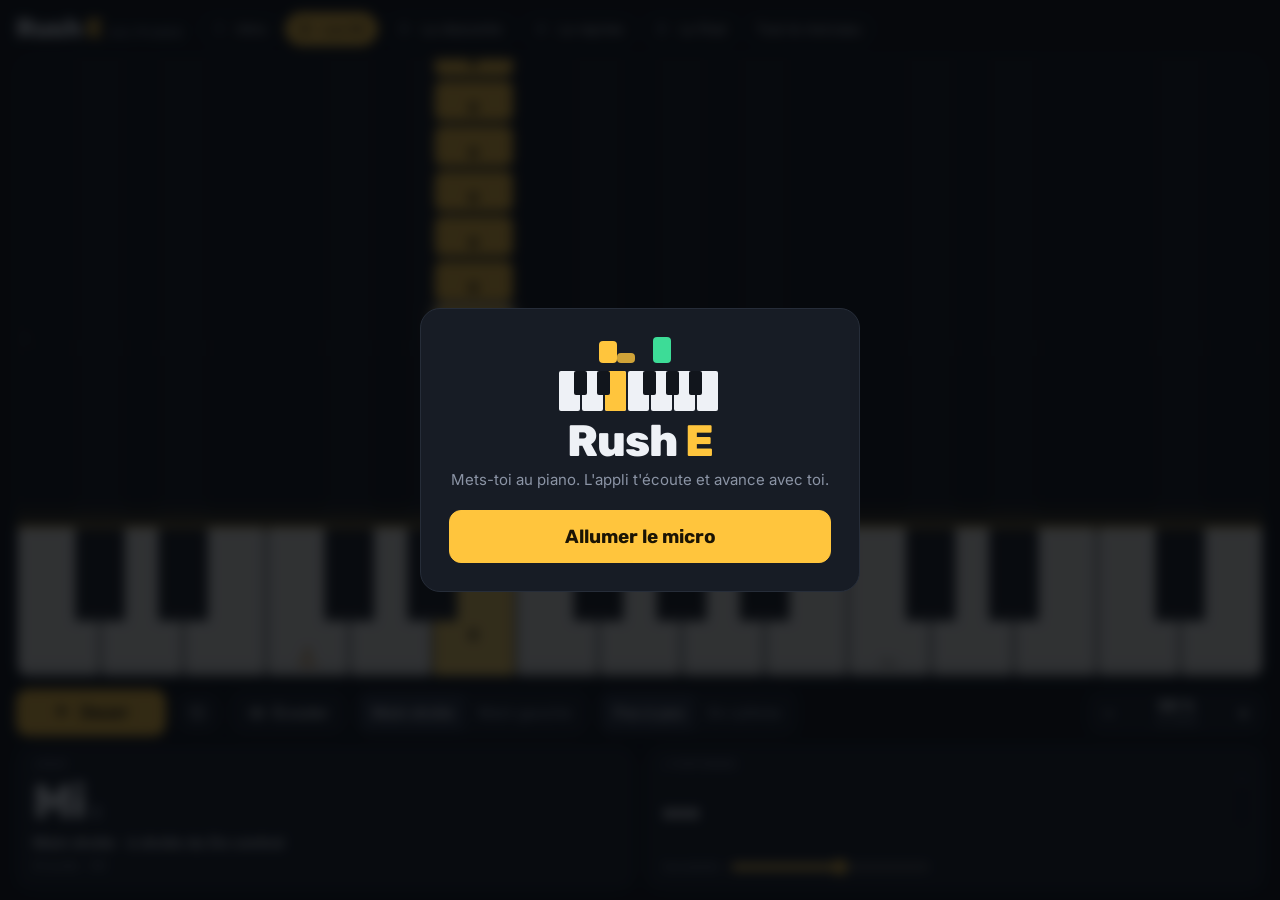
==== rush-e/index.html @ 17c5b54e "Ajoute l'entraîneur Rush E au piano Page autonome : notes qui tombent sur un clavier, écoute au micr" ====
<!doctype html>
<html lang="fr">
<head>
<meta charset="utf-8">
<meta name="viewport" content="width=device-width,initial-scale=1,viewport-fit=cover">
<title>Rush E · Piano</title>
<link rel="preconnect" href="https://fonts.googleapis.com">
<link rel="preconnect" href="https://fonts.gstatic.com" crossorigin>
<link rel="stylesheet" href="https://fonts.googleapis.com/css2?family=Rubik:wght@500;700;800&family=Inter:wght@400;500;600&display=swap">
<style>
/* Comme dans la vidéo : les notes tombent sur le clavier. En dessous, « Joue » et « J'entends ». */
:root{
  --ink:#0c0f14;        /* fond */
  --stage:#0f1218;      /* zone où tombent les notes */
  --panel:#171c25;      /* cartes */
  --line:#262d39;       /* filets */
  --muted:#8b94a5;      /* texte secondaire */
  --text:#eef1f6;       /* texte */
  --amber:#ffc53d;      /* notes à jouer (comme la vidéo) */
  --amber-hi:#ffe08a;
  --mint:#3ddc97;       /* réussi */
  --coral:#ff6b6b;      /* raté */
  --f-display:"Rubik", ui-rounded, "SF Pro Rounded", system-ui, sans-serif;
  --f-text:"Inter", system-ui, -apple-system, "Segoe UI", Roboto, sans-serif;
  color-scheme:dark;
}
*{box-sizing:border-box}
[hidden]{display:none!important}
html,body{height:100%;margin:0}
body{background:var(--ink);color:var(--text);font:15px/1.45 var(--f-text);-webkit-font-smoothing:antialiased;overflow:hidden}
button{font:inherit;color:inherit;cursor:pointer}
button:disabled{cursor:default;opacity:.35}
button:focus-visible,input:focus-visible{outline:2px solid var(--amber);outline-offset:2px}

#app{height:100%;display:flex;flex-direction:column;gap:10px;
  padding-block:max(10px,env(safe-area-inset-top,0px)) max(10px,env(safe-area-inset-bottom,0px));
  padding-left:max(16px,env(safe-area-inset-left,0px));padding-right:max(16px,env(safe-area-inset-right,0px))}

header{display:flex;align-items:center;gap:14px;min-width:0}
.brand{display:flex;align-items:baseline;gap:8px;flex:none}
.brand b{font:800 26px/1 var(--f-display);letter-spacing:-.5px}
.brand b i{font-style:normal;color:var(--amber)}
.brand span{font:500 13px/1 var(--f-display);color:var(--muted);text-transform:uppercase;letter-spacing:.12em}
.chips{display:flex;gap:6px;overflow-x:auto;min-width:0;flex:1;scrollbar-width:none;padding:2px}
.chips::-webkit-scrollbar{display:none}
.chip{flex:none;border:1px solid var(--line);background:transparent;border-radius:999px;padding:6px 12px 6px 10px;display:flex;align-items:center;gap:8px;white-space:nowrap;font-size:14px}
.chip .num{font:700 12px/1 var(--f-display);color:var(--muted);width:18px;height:18px;border-radius:50%;display:grid;place-items:center;border:1px solid var(--line)}
.chip .st{font-size:11px;letter-spacing:1px;color:var(--amber)}
.chip .st i{font-style:normal;color:#3a4250}
.chip[aria-pressed="true"]{background:var(--amber);color:#1b1404;border-color:var(--amber)}
.chip[aria-pressed="true"] .num{color:#1b1404;border-color:rgba(27,20,4,.35)}
.chip[aria-pressed="true"] .st,.chip[aria-pressed="true"] .st i{color:#1b1404}
.chip[aria-pressed="true"] .st i{opacity:.3}

.stage{position:relative;flex:1;min-height:240px;border-radius:16px;overflow:hidden;background:var(--stage);border:1px solid var(--line)}
#hw{position:absolute;inset:0;width:100%;height:100%;display:block;touch-action:manipulation}
.big{position:absolute;inset:0 0 25% 0;display:grid;place-items:center;pointer-events:none;font:800 min(26vh,150px)/1 var(--f-display);color:var(--amber);text-shadow:0 0 40px rgba(255,197,61,.35)}
.pop{position:absolute;top:14px;left:0;right:0;text-align:center;pointer-events:none;font:700 18px/1 var(--f-display);opacity:0;transition:opacity .25s}
.pop.on{opacity:1}

.controls{display:flex;flex-wrap:wrap;align-items:center;gap:10px}
.btn{border:1px solid var(--line);background:var(--panel);border-radius:12px;padding:10px 16px;display:inline-flex;align-items:center;gap:8px;font-weight:600}
.btn:hover{border-color:#3a4352}
.btn.primary{background:var(--amber);border-color:var(--amber);color:#1b1404;font:700 17px/1 var(--f-display);padding:12px 22px;min-width:150px;justify-content:center}
.btn.primary:hover{background:var(--amber-hi)}
.btn.icon{padding:10px 12px}
.btn svg{width:18px;height:18px;flex:none}
.seg{display:inline-flex;background:var(--panel);border:1px solid var(--line);border-radius:12px;padding:3px}
.seg button{border:0;background:transparent;border-radius:9px;padding:8px 12px;font-weight:600;color:var(--muted)}
.seg button[aria-pressed="true"]{background:#2a3140;color:var(--text)}
.speed{display:inline-flex;align-items:center;gap:4px;background:var(--panel);border:1px solid var(--line);border-radius:12px;padding:3px}
.speed button{border:0;background:transparent;width:34px;height:34px;border-radius:9px;font:700 18px/1 var(--f-display)}
.speed button:hover{background:#232a36}
.speed output{min-width:92px;text-align:center;font-variant-numeric:tabular-nums;line-height:1.1}
.speed output b{font:700 16px/1 var(--f-display)}
.speed output small{display:block;color:var(--muted);font-size:11px}
.spacer{flex:1}

.panel{display:grid;grid-template-columns:minmax(0,1fr) minmax(0,1fr);gap:10px}
.card{background:var(--panel);border:1px solid var(--line);border-radius:16px;padding:12px 16px;min-width:0}
.lbl{font:600 11px/1 var(--f-text);text-transform:uppercase;letter-spacing:.14em;color:var(--muted)}
.row{display:flex;align-items:flex-end;justify-content:space-between;gap:12px}
.note-big{font:800 48px/1 var(--f-display);margin-top:8px;letter-spacing:-1px;white-space:nowrap;overflow:hidden;text-overflow:ellipsis}
.note-big small{font:600 16px/1 var(--f-display);color:var(--muted);margin-left:6px;letter-spacing:0}
.where{margin-top:6px;font-weight:600}
.next{margin-top:2px;color:var(--muted);font-size:13px}
.heard-note{font:800 48px/1 var(--f-display);margin-top:8px;transition:color .15s}
.heard-note.ok{color:var(--mint)}
.heard-note.off{color:var(--coral)}
.meter{width:10px;height:48px;border-radius:5px;background:#0f1319;border:1px solid var(--line);position:relative;overflow:hidden;flex:none}
.meter i{position:absolute;left:0;right:0;bottom:0;background:linear-gradient(to top,var(--mint),var(--amber));height:0}
.meter u{position:absolute;left:0;right:0;height:2px;background:#fff;opacity:.5}
.hint{margin-top:6px;font-weight:600;min-height:21px}
.hint.ok{color:var(--mint)}.hint.off{color:var(--coral)}
.sens{display:flex;align-items:center;gap:8px;margin-top:4px;color:var(--muted);font-size:12px}
.sens input{flex:1;min-width:0;max-width:200px;accent-color:var(--amber)}

.overlay{position:fixed;inset:0;background:rgba(6,8,11,.82);backdrop-filter:blur(6px);display:grid;place-items:center;z-index:20;padding:20px}
.dialog{background:var(--panel);border:1px solid var(--line);border-radius:20px;padding:28px;max-width:440px;width:100%;text-align:center}
.dialog h1{font:800 44px/1 var(--f-display);margin:6px 0 6px;letter-spacing:-1px}
.dialog h1 i{font-style:normal;color:var(--amber)}
.dialog p{color:var(--muted);margin:0 0 20px}
.dialog .btn.primary{width:100%;font-size:19px;padding:16px}
.dialog .btns{display:flex;gap:8px;margin-top:10px}
.dialog .btns .btn{flex:1;justify-content:center}
.stars{font-size:44px;letter-spacing:6px;color:var(--amber);margin:6px 0 2px}
.stars i{font-style:normal;color:#323a48}
.score{font:700 20px/1.3 var(--f-display);margin-bottom:18px}
.score small{display:block;font:500 14px/1.4 var(--f-text);color:var(--muted)}
.mini{background:none;border:0;color:var(--muted);text-decoration:underline;margin-top:14px;font-size:13px}
.logo{width:170px;height:76px;display:block;margin:0 auto}
.err{color:var(--coral);font-size:14px;margin:-8px 0 16px}

@media (max-width:560px){
  body{overflow:auto}
  #app{height:auto;min-height:100%}
  .stage{flex:none;height:50vh;min-height:280px}
  .brand span{display:none}
  header{flex-wrap:wrap}
  .chips{flex-basis:100%;order:3}
  .btn.primary{flex:1;min-width:0}
  .controls .spacer{display:none}
  .note-big,.heard-note{font-size:36px}
  .card{padding:10px 12px}
}
@media (max-height:520px) and (min-width:561px){
  body{overflow:auto}
  #app{height:auto;min-height:100%;gap:6px;padding-block:max(6px,env(safe-area-inset-top,0px)) max(6px,env(safe-area-inset-bottom,0px))}
  .brand b{font-size:20px}.brand span{display:none}
  .chip{padding:4px 10px 4px 8px;font-size:13px}
  .stage{flex:none;height:calc(100vh - 106px);min-height:190px}
  .controls{gap:6px;flex-wrap:nowrap;overflow-x:auto;scrollbar-width:none}
  .controls::-webkit-scrollbar{display:none}
  .btn{padding:7px 11px;flex:none}.btn.primary{min-width:104px;padding:9px 14px;font-size:15px}
  .seg{flex:none}.seg button{padding:6px 9px;font-size:13px}
  .speed{flex:none}.speed button{width:28px;height:28px}.speed output{min-width:70px}
  .controls .spacer{display:none}
}
@media (prefers-reduced-motion:reduce){*{transition:none!important}}
</style>
</head>
<body>
<div id="app">
  <header>
    <div class="brand"><b>Rush <i>E</i></b><span>au piano</span></div>
    <nav class="chips" id="chips" aria-label="Parties du morceau"></nav>
  </header>

  <section class="stage" id="stage">
    <canvas id="hw" aria-label="Notes qui tombent sur le clavier"></canvas>
    <div class="big" id="big"></div>
    <div class="pop" id="pop"></div>
  </section>

  <section class="controls">
    <button class="btn primary" id="playBtn" type="button"><span id="playIc"></span><span id="playTx">Jouer</span></button>
    <button class="btn icon" id="restartBtn" type="button" title="Recommencer (R)" aria-label="Recommencer"></button>
    <button class="btn" id="listenBtn" type="button"></button>
    <div class="seg" role="group" aria-label="Main">
      <button type="button" id="hRight" aria-pressed="true">Main droite</button>
      <button type="button" id="hLeft" aria-pressed="false">Main gauche</button>
    </div>
    <div class="seg" role="group" aria-label="Mode">
      <button type="button" id="mWait" aria-pressed="true">Pas à pas</button>
      <button type="button" id="mRhythm" aria-pressed="false">En rythme</button>
    </div>
    <span class="spacer"></span>
    <div class="speed" role="group" aria-label="Vitesse">
      <button type="button" id="slower" aria-label="Moins vite">−</button>
      <output id="speedOut"><b>50 %</b><small>55 BPM</small></output>
      <button type="button" id="faster" aria-label="Plus vite">+</button>
    </div>
  </section>

  <section class="panel">
    <div class="card">
      <div class="lbl">Joue</div>
      <div class="note-big" id="tNote">Mi</div>
      <div class="where" id="tWhere"></div>
      <div class="next" id="tNext"></div>
    </div>
    <div class="card">
      <div class="lbl">J'entends</div>
      <div class="row">
        <div class="heard-note" id="hNote">…</div>
        <div class="meter" title="Volume du micro"><i id="lvl"></i><u id="gateMark"></u></div>
      </div>
      <div class="hint" id="hHint"></div>
      <label class="sens" for="sens">Sensibilité <input type="range" id="sens" min="1" max="10" step="1" value="6"></label>
    </div>
  </section>
</div>

<div class="overlay" id="startOv">
  <div class="dialog">
    <svg class="logo" viewBox="0 0 170 76" aria-hidden="true">
      <rect x="44" y="4" width="18" height="22" rx="4" fill="#ffc53d"/><rect x="62" y="16" width="18" height="10" rx="4" fill="#ffc53d" opacity=".8"/><rect x="98" y="0" width="18" height="26" rx="4" fill="#3ddc97"/>
      <g fill="#eef1f6"><rect x="4" y="34" width="21" height="40" rx="2"/><rect x="27" y="34" width="21" height="40" rx="2"/><rect x="50" y="34" width="21" height="40" rx="2"/><rect x="73" y="34" width="21" height="40" rx="2"/><rect x="96" y="34" width="21" height="40" rx="2"/><rect x="119" y="34" width="21" height="40" rx="2"/><rect x="142" y="34" width="21" height="40" rx="2"/></g>
      <rect x="50" y="34" width="21" height="40" rx="2" fill="#ffc53d"/>
      <g fill="#11151c"><rect x="19" y="34" width="13" height="24" rx="2"/><rect x="42" y="34" width="13" height="24" rx="2"/><rect x="88" y="34" width="13" height="24" rx="2"/><rect x="111" y="34" width="13" height="24" rx="2"/><rect x="134" y="34" width="13" height="24" rx="2"/></g>
    </svg>
    <h1>Rush <i>E</i></h1>
    <p>Mets-toi au piano. L'appli t'écoute et avance avec toi.</p>
    <div class="err" id="startErr" hidden></div>
    <button class="btn primary" id="goBtn" type="button">Allumer le micro</button>
    <button class="mini" id="noMicBtn" type="button" hidden>Continuer sans micro</button>
  </div>
</div>

<div class="overlay" id="endOv" hidden>
  <div class="dialog">
    <div class="lbl" id="endSec">Les Mi</div>
    <div class="stars" id="endStars"></div>
    <div class="score" id="endScore"></div>
    <button class="btn primary" id="endNext" type="button">Partie suivante</button>
    <div class="btns">
      <button class="btn" id="endAgain" type="button">Rejouer</button>
      <button class="btn" id="endFaster" type="button">Plus vite</button>
    </div>
  </div>
</div>

<script>
(function(){
'use strict';

/* ================= Musique ================= */
const NOTE_FR=['Do','Do♯','Ré','Ré♯','Mi','Fa','Fa♯','Sol','Sol♯','La','La♯','Si'];
const NOTE_EN=['C','C♯','D','D♯','E','F','F♯','G','G♯','A','A♯','B'];
const pc=m=>((Math.round(m)%12)+12)%12;
const nameFr=m=>NOTE_FR[pc(m)];
const nameEn=m=>NOTE_EN[pc(m)];
const isBlack=m=>[1,3,6,8,10].includes(pc(m));

function N(beat,dur,m){return {beat,dur,m:Array.isArray(m)?m:[m]};}
const eighths=(start,arr)=>arr.map((m,i)=>N(start+i*.5,.5,m));
const rep=(n,v)=>Array(n).fill(v);
// Main gauche « La mineur » : La grave, Do+Mi, Mi grave, Do+Mi.
function amPattern(){const r=[];for(let b=0;b<4;b++)r.push(N(4*b,1,45),N(4*b+1,1,[48,52]),N(4*b+2,1,40),N(4*b+3,1,[48,52]));return r;}

// Notes relevées dans la vidéo (son + blocs qui tombent), à la hauteur réelle du piano.
// 64 = Mi juste au-dessus du Do central (60).
const PARTS={
  intro:{name:'Intro',len:16,rh:[],lh:amPattern()},
  mi:{name:'Les Mi',len:16,
      rh:[...eighths(0,rep(21,64)),N(10.5,.5,65),N(11,.5,64),N(11.5,.5,63),N(12,1,64),N(13,1,69),N(14,2,72)],
      lh:amPattern()},
  descente:{name:'La descente',len:16,
      rh:[...eighths(0,[74,74,74,74,74,72,71,74, 72,72,72,72,72,71,69,72, 71,71,71,71]),N(10,1,66),N(11,1,71),N(12,2,68)],
      lh:[N(0,1,44),N(1,1,[50,52]),N(2,1,40),N(3,1,[50,52]),N(4,1,45),N(5,1,[48,52]),N(6,1,40),N(7,1,[48,52]),
          N(8,1,47),N(9,1,[54,57]),N(10,1,42),N(11,1,[51,57]),N(12,2,[52,56])]},
  reprise:{name:'La reprise',len:16,
      rh:[...eighths(0,rep(16,64)),...eighths(8,[64,65,64,63]),N(10,1,64),N(11,.5,69),N(11.5,.5,72),N(12,1,76),N(13,1,81),N(14,2,84)],
      lh:amPattern()},
  final:{name:'Le final',len:14,
      rh:[...eighths(0,[86,84,83,86,84,83,81,84, 83,81,80,83,81,76,72,69, 77,76,74,72,71,69,68,71]),N(12,2,69)],
      lh:[N(0,1,50),N(1,1,[53,57]),N(2,1,48),N(3,1,[52,57]),N(4,1,47),N(5,1,[52,56]),N(6,1,45),N(7,1,[52,57]),
          N(8,1,40),N(9,1,42),N(10,2,44),N(12,2,[45,57])]}
};
const ORDER=['intro','mi','descente','reprise','final'];
(function buildAll(){
  let off=0;const rh=[],lh=[];
  ORDER.forEach(id=>{const p=PARTS[id];
    // « Tout » à la main droite : l'intro se joue quand même (elle n'existe qu'à la main gauche).
    (id==='intro'?p.lh:p.rh).forEach(n=>rh.push({...N(n.beat+off,n.dur,n.m),hand:id==='intro'?'lh':'rh'}));
    p.lh.forEach(n=>lh.push(N(n.beat+off,n.dur,n.m)));off+=p.len;});
  PARTS.tout={name:'Tout le morceau',len:off,rh,lh};
})();
const SECTION_IDS=[...ORDER,'tout'];
const BPM=110; // tempo de la vidéo

/* ================= Réglages mémorisés ================= */
const KEY='rushE.piano.v1';
let saved={};try{saved=JSON.parse(localStorage.getItem(KEY)||'{}')||{};}catch(e){saved={};}
function save(){try{localStorage.setItem(KEY,JSON.stringify(saved));}catch(e){}}
saved.stars=saved.stars||{};

/* ================= État ================= */
const S={
  sec:SECTION_IDS.includes(saved.sec)?saved.sec:'mi',
  hand:saved.hand==='lh'?'lh':'rh',
  mode:saved.mode==='rhythm'?'rhythm':'wait',
  speed:typeof saved.speed==='number'?Math.min(1.2,Math.max(.3,saved.speed)):.5,
  sens:typeof saved.sens==='number'?saved.sens:6,
  phase:'idle', clock:-2, notes:[], pending:0, last:-1, mic:false, manual:false,
  lo:57, hi:76, keyFx:{}
};
const bps=()=>BPM/60*S.speed;
const effHand=()=>PARTS[S.sec].rh.length?S.hand:'lh';

function loadSection(){
  const p=PARTS[S.sec],h=effHand();
  S.notes=p[h].map((n,i)=>({beat:n.beat,dur:n.dur,m:n.m,hand:n.hand||h,i,st:'todo',slip:false}));
  S.pending=0;S.last=-1;S.clock=S.mode==='rhythm'?-4:-2;S.phase='idle';
  S.endBeat=Math.max(...S.notes.map(n=>n.beat+n.dur))+.5;
  S.hits=0;S.perfect=0;S.errors=0;S.keyFx={};
  // clavier : juste les touches utiles, au moins deux octaves
  let lo=Math.min(...S.notes.flatMap(n=>n.m))-1,hi=Math.max(...S.notes.flatMap(n=>n.m))+1;
  while(countWhite(lo,hi)<15){lo--;if(countWhite(lo,hi)<15)hi++;}
  while(isBlack(lo))lo--;while(isBlack(hi))hi++;
  S.lo=lo;S.hi=hi;
  demoStop();hideEnd();setBig('');
  updateNoteCards(true);renderChips();renderPlay();
}
function countWhite(a,b){let c=0;for(let m=a;m<=b;m++)if(!isBlack(m))c++;return c;}

/* ================= Audio ================= */
let ctx=null,master=null,an=null,tbuf=null,fbuf=null,prevMag=null;
function ensureCtx(){
  if(!ctx){const AC=window.AudioContext||window.webkitAudioContext;ctx=new AC();master=ctx.createGain();master.gain.value=.8;master.connect(ctx.destination);}
  if(ctx.state==='suspended')ctx.resume();
  return ctx;
}
async function startMic(){
  ensureCtx();
  if(!navigator.mediaDevices||!navigator.mediaDevices.getUserMedia)throw new Error('nomedia');
  const stream=await navigator.mediaDevices.getUserMedia({audio:{echoCancellation:false,noiseSuppression:false,autoGainControl:false}});
  const src=ctx.createMediaStreamSource(stream);
  an=ctx.createAnalyser();an.fftSize=2048;an.smoothingTimeConstant=0;src.connect(an);
  tbuf=new Float32Array(an.fftSize);fbuf=new Float32Array(an.frequencyBinCount);prevMag=new Float32Array(an.frequencyBinCount);
  S.mic=true;
}

// Son de piano synthétique (partiels qui s'éteignent), pour « Écouter ».
const pianoCache={};
function pianoBuf(m){
  if(pianoCache[m])return pianoCache[m];
  const sr=ctx.sampleRate,f0=440*Math.pow(2,(m-69)/12),dur=m<55?3:2.2,n=Math.floor(sr*dur);
  const buf=ctx.createBuffer(1,n,sr),d=buf.getChannelData(0);
  for(let h=1;h<=10;h++){
    const f=h*f0*Math.sqrt(1+.0004*h*h);if(f>sr/2.3)break;
    const amp=Math.pow(h,-1.15)*(h===2?.8:1),k=(1.1+.55*h)*Math.pow(f0/262,.35);
    const w=2*Math.PI*f/sr,c=2*Math.cos(w);let y1=Math.sin(-w),y2=Math.sin(-2*w),e=amp;const de=Math.exp(-k/sr);
    for(let i=0;i<n;i++){const y=c*y1-y2;y2=y1;y1=y;d[i]+=y*e;e*=de;}
  }
  let peak=0;for(let i=0;i<n;i++){const a=Math.min(1,i/(sr*.004));d[i]*=a;peak=Math.max(peak,Math.abs(d[i]));}
  const g=peak?.85/peak:1;for(let i=0;i<n;i++)d[i]*=g;
  return pianoCache[m]=buf;
}
const voices=new Set();
function strike(m,when,len,vol){
  const s=ctx.createBufferSource();s.buffer=pianoBuf(m);
  const g=ctx.createGain();g.gain.setValueAtTime(vol,when);g.gain.setTargetAtTime(0,when+Math.max(.1,len),.08);
  s.connect(g);g.connect(master);s.start(when);s.stop(when+len+.8);
  voices.add(s);s.onended=()=>voices.delete(s);
}
function click(when,strong){
  const o=ctx.createOscillator(),g=ctx.createGain();o.frequency.value=strong?1760:1320;
  g.gain.setValueAtTime(.0001,when);g.gain.exponentialRampToValueAtTime(.35,when+.002);g.gain.exponentialRampToValueAtTime(.0001,when+.05);
  o.connect(g);g.connect(master);o.start(when);o.stop(when+.06);
}

/* ================= Écoute (hauteur + attaque) ================= */
const DET={rms:0,floor:.002,flux:0,flh:[],env:[],lastOnset:-1e9,pitch:null,hist:[],attempt:null,stable:[],mute:0};
let ds=null,cm=null,dd=null;
function yin(x,sr){
  const Nn=x.length,tauMax=Math.min(Math.floor(sr/72),Nn>>1),tauMin=Math.max(2,Math.floor(sr/1500)),W=Nn-tauMax;
  if(!dd||dd.length<tauMax+2){dd=new Float32Array(tauMax+2);cm=new Float32Array(tauMax+2);}
  for(let t=1;t<=tauMax;t++){let s=0;for(let i=0;i<W;i++){const v=x[i]-x[i+t];s+=v*v;}dd[t]=s;}
  let run=0;cm[0]=1;for(let t=1;t<=tauMax;t++){run+=dd[t];cm[t]=run>0?dd[t]*t/run:1;}
  let tau=-1;
  for(let t=tauMin;t<=tauMax;t++){if(cm[t]<.15){while(t+1<=tauMax&&cm[t+1]<cm[t])t++;tau=t;break;}}
  if(tau<0){let mi=tauMin;for(let t=tauMin;t<=tauMax;t++)if(cm[t]<cm[mi])mi=t;if(cm[mi]<.3)tau=mi;else return null;}
  const a=cm[tau-1],b=cm[tau],c=tau+1<=tauMax?cm[tau+1]:b,den=a+c-2*b,sh=den?(a-c)/(2*den):0;
  return {f:sr/(tau+sh),conf:1-b};
}
const toMidi=f=>69+12*Math.log2(f/440);
function gate(){return Math.max(.0025,DET.floor*(11-S.sens)*.9+.0015);}

function analyse(ts){
  if(!an)return;
  an.getFloatTimeDomainData(tbuf);
  let s=0;for(let i=tbuf.length-512;i<tbuf.length;i++)s+=tbuf[i]*tbuf[i];
  const rms=Math.sqrt(s/512);DET.rms=rms;
  if(rms<DET.floor)DET.floor=DET.floor*.7+rms*.3;else if(rms<DET.floor*3)DET.floor=Math.min(.05,DET.floor*1.002);
  DET.floor=Math.max(DET.floor,.0003);
  an.getFloatFrequencyData(fbuf);let fl=0;
  const hi=Math.min(fbuf.length-1,400);
  for(let i=8;i<hi;i++){const mag=Math.pow(10,fbuf[i]/20);const df=mag-prevMag[i];if(df>0)fl+=df;prevMag[i]=mag;}
  DET.flux=fl;
  // flux de référence = médiane des images récentes (un battement entre cordes ne le fait pas bondir, un coup de marteau oui)
  const flMed=DET.flh.length?[...DET.flh].sort((a,b)=>a-b)[DET.flh.length>>1]:fl;DET.flh.push(fl);if(DET.flh.length>8)DET.flh.shift();
  const q=fl/Math.max(flMed,1e-5);
  const g=gate();let pitch=null;
  if(rms>g){
    if(!ds||ds.length!==tbuf.length>>1)ds=new Float32Array(tbuf.length>>1);
    for(let i=0;i<ds.length;i++)ds[i]=(tbuf[2*i]+tbuf[2*i+1])*.5;
    const r=yin(ds,ctx.sampleRate/2);
    if(r&&r.conf>.82&&r.f>70&&r.f<1500)pitch=toMidi(r.f);
  }
  DET.pitch=pitch;
  const pre=DET.hist.length?[...DET.hist].sort((a,b)=>a-b)[DET.hist.length>>1]:null; // ce qui sonnait juste avant
  if(pitch!==null){DET.hist.push(pitch);if(DET.hist.length>3)DET.hist.shift();}else DET.hist.length=0;
  // attaque (on ne remonte pas avant la dernière attaque, pour ne pas la redéclencher pendant sa montée)
  DET.env.push({t:ts,v:rms});while(DET.env.length&&DET.env[0].t<ts-110)DET.env.shift();
  let mn=1;for(let i=0;i<DET.env.length-1;i++)if(DET.env[i].t>DET.lastOnset)mn=Math.min(mn,DET.env[i].v);
  if(mn===1)mn=rms;
  let onset=false;const strong=q>=4||(rms>mn*4&&mn<g*2); // coup de marteau, ou note qui sort du silence
  if(ts-DET.lastOnset>85&&rms>g*1.4&&ts>DET.mute){
    if(rms>mn*1.45+.0015)onset=true;
    else if(strong&&q>=6&&rms>mn*1.1)onset=true;
  }
  if(onset){DET.lastOnset=ts;
    // une attaque faible (battement) n'écrase jamais une attaque franche encore en cours d'analyse
    if(strong||!DET.attempt||DET.attempt.weak)DET.attempt={t:ts,clock:S.clock-bps()*.03,samples:[],weak:!strong,pre};}
  const at=DET.attempt;
  if(at){
    const tgt=attemptTarget(at),chord=!!(tgt&&tgt.m.length>1);
    if(pitch!==null&&ts-at.t>20)at.samples.push(pitch);
    const sm=at.samples,L=sm.length,avg=L>=2?(sm[L-1]+sm[L-2])/2:0;
    const stable=L>=2&&Math.abs(sm[L-1]-sm[L-2])<.6;
    if(chord){
      // Accord : une attaque faible (battement de ce qui sonne déjà) ne compte pas. Une attaque franche compte
      // si la hauteur entendue tombe dans l'accord, ou si aucune hauteur unique ne ressort (plusieurs notes à la fois).
      if(at.weak){if(ts-at.t>200)DET.attempt=null;}
      else if(stable){DET.attempt=null;const lo=Math.min(...tgt.m)-1.2,hi=Math.max(...tgt.m)+1.2;
        if((avg>=lo&&avg<=hi)||matches(tgt,avg))resolveAttempt(at,tgt.m[0],ts);}
      else if(ts-at.t>=240){DET.attempt=null;resolveAttempt(at,tgt.m[0],ts);}
    }
    else if(stable&&at.weak){
      DET.attempt=null;
      const fresh=at.pre===null||Math.abs(avg-at.pre)>.6;
      if(fresh&&tgt&&tgt.m.some(x=>Math.abs(x-avg)<=.6))resolveAttempt(at,avg,ts); // sinon : battement d'une note qui sonne déjà, on ignore
    }
    else if(stable){DET.attempt=null;resolveAttempt(at,avg,ts);}
    else if(ts-at.t>280)DET.attempt=null;
  }
  // note qui arrive sans attaque nette (legato) : seulement en pas à pas
  if(pitch!==null){DET.stable.push(pitch);if(DET.stable.length>5)DET.stable.shift();}else DET.stable.length=0;
  if(!DET.attempt&&S.phase==='play'&&S.mode==='wait'&&DET.stable.length>=5&&S.notes[S.pending]&&S.notes[S.pending].m.length===1){
    const st=DET.stable,avg=st.reduce((a,b)=>a+b,0)/st.length;
    if(st.every(v=>Math.abs(v-avg)<.4)){
      const t=S.notes[S.pending],prev=S.notes[S.last];
      if(t&&matches(t,avg)&&!(prev&&prev.m.some(x=>pc(x)===pc(avg)))){accept(S.pending,ts);DET.stable.length=0;}
    }
  }
}
function attemptTarget(at){
  if(S.mode==='wait')return S.notes[S.pending]||null;
  const spb=1/bps();let best=null,bd=1e9;
  for(const n of S.notes){if(n.st!=='todo')continue;const d=Math.abs((at.clock-n.beat)*spb);if(d<.3&&d<bd){bd=d;best=n;}}
  return best;
}
function pcDist(a,b){let d=((a-b)%12+12)%12;return Math.min(d,12-d);}
function matches(n,m){return n.m.some(x=>pcDist(x,m)<=.6);}

function resolveAttempt(at,m,ts){
  if(S.phase!=='play')return;
  if(S.mode==='wait'){
    const t=S.notes[S.pending];if(!t)return;
    if(matches(t,m)){accept(S.pending,ts);return;}
    if(stillRinging(m))return; // la note (ou l'accord) d'avant qui sonne encore
    if(t.m.length>1)return;
    wrong(t,m);
  }else{
    const spb=1/bps();let best=null,bd=1e9;
    for(const n of S.notes){if(n.st!=='todo')continue;const dt=(at.clock-n.beat)*spb;if(dt<-.22||dt>.28)continue;if(Math.abs(dt)<bd&&matches(n,m)){bd=Math.abs(dt);best=n;}}
    if(best){best.st='done';best.hitAt=ts;S.hits++;if(bd<.09)S.perfect++;S.last=best.i;burst(best,ts);
      flashPop(bd<.09?'Parfait':bd<.17?'Bien':'Juste',bd<.17?'var(--mint)':'var(--amber)');}
    else{if(stillRinging(m))return;S.errors++;flashPop('Raté','var(--coral)');}
  }
}
function stillRinging(m){
  const prev=S.notes[S.last];if(!prev)return false;
  if(prev.m.some(x=>pcDist(x,m)<=.6))return true;
  return prev.m.length>1&&m>=Math.min(...prev.m)-1.2&&m<=Math.max(...prev.m)+1.2;
}
function accept(i,ts){
  const n=S.notes[i];n.st='done';n.hitAt=ts;S.hits++;if(!n.slip)S.perfect++;
  S.last=i;S.pending=i+1;if(S.clock<n.beat)S.clock=n.beat;
  burst(n,ts);updateNoteCards();
}
function wrong(t,m){
  t.slip=true;S.errors++;
  const d=((m-t.m[0])%12+12)%12,up=d>6;
  showHint(`Tu joues ${nameFr(m)} · vise ${t.m.map(nameFr).join(' + ')}`,'off');
  flashPop(up?'Plus à droite →':'Plus à gauche ←','var(--coral)');
}

/* ================= Boucle ================= */
let lastTs=0;
function frame(ts){
  const dt=Math.min(.05,Math.max(0,(ts-lastTs)/1000));lastTs=ts;
  if(S.mic&&S.phase!=='demo')analyse(ts);
  update(dt,ts);
  draw(ts);updateHeard(ts);
  requestAnimationFrame(frame);
}
function update(dt,ts){
  const p=PARTS[S.sec];
  if(S.phase==='play'){
    if(S.mode==='wait'){
      const t=S.notes[S.pending];
      S.clock+=dt*bps();
      if(t&&S.clock>t.beat)S.clock=t.beat;
      if(!t&&S.clock>S.endBeat)finish();
    }else{
      const before=S.clock;S.clock=S.c0+(ts/1000-S.t0)*bps(); // horloge réelle : pas de dérive si l'écran rame
      if(S.clock<0)setBig(String(-Math.floor(S.clock)));
      else if(before<0)setBig('');
      const spb=1/bps();
      for(const n of S.notes)if(n.st==='todo'&&(S.clock-n.beat)*spb>.3){n.st='miss';}
      if(S.clock>S.endBeat)finish();
      updateNoteCards();
    }
  }else if(S.phase==='demo'){
    S.clock=demo.c0+(ctx.currentTime-demo.t0)*bps();
    while(demo.k<demo.events.length&&demo.events[demo.k].beat<=S.clock+bps()*.25){
      const e=demo.events[demo.k++];const when=demo.t0+(e.beat-demo.c0)/bps();
      e.m.forEach(m=>strike(m,Math.max(ctx.currentTime,when),e.dur/bps()*.95,e.main?.5:.28));
    }
    for(const n of S.notes)if(n.st==='todo'&&n.beat<=S.clock){n.st='lit';n.hitAt=ts;S.last=n.i;}
    updateNoteCards();
    if(S.clock>p.len+.3){demoStop();loadSection();}
  }
}

/* ================= Commandes ================= */
function anchor(){S.c0=S.clock;S.t0=performance.now()/1000;}
function play(){
  if(S.phase==='demo')demoStop();
  if(S.phase==='end'||S.phase==='idle'&&S.notes.every(n=>n.st!=='todo'))loadSection();
  if(ctx)ensureCtx();
  if(S.phase==='idle'&&S.mode==='rhythm'){S.clock=-4;if(ctx)for(let k=0;k<4;k++)click(ctx.currentTime+.03+k/bps(),k===0);}
  anchor();S.phase='play';renderPlay();
}
function pause(){if(S.phase==='play'){S.phase='pause';setBig('');renderPlay();}}
function togglePlay(){if(S.phase==='play')pause();else play();}
function restart(){loadSection();}
function finish(){
  if(S.phase!=='play')return;
  S.phase='end';renderPlay();setBig('');
  const total=S.notes.length,good=S.mode==='wait'?S.perfect:S.hits,ratio=good/total;
  const stars=ratio>=.9?3:ratio>=.7?2:ratio>=.4?1:0;
  const k=S.sec+'.'+effHand(),st=saved.stars[k]=saved.stars[k]||{};
  st[S.mode]=Math.max(st[S.mode]||0,stars);save();renderChips();
  $('endSec').textContent=PARTS[S.sec].name+' · '+(effHand()==='rh'?'main droite':'main gauche')+' · '+Math.round(S.speed*100)+' %';
  $('endStars').innerHTML='★'.repeat(stars)+'<i>'+'★'.repeat(3-stars)+'</i>';
  $('endScore').innerHTML=(S.mode==='wait'?`${good} / ${total} notes du premier coup`:`${good} / ${total} notes en rythme`)+
    `<small>${stars===3?(S.mode==='wait'?'Prêt pour le mode « En rythme ».':'Essaie un peu plus vite.'):stars>=1?'Encore une fois, ça rentre.':'Ralentis un peu, ça va venir.'}</small>`;
  const idx=SECTION_IDS.indexOf(S.sec);
  $('endNext').hidden=idx>=SECTION_IDS.length-1;
  $('endFaster').textContent=S.speed>=1.2?'Vitesse max':`Plus vite (${Math.round(Math.min(1.2,S.speed+.1)*100)} %)`;
  $('endFaster').disabled=S.speed>=1.2;
  $('endOv').hidden=false;
  setTimeout(()=>$('endAgain').focus(),50);
}
function hideEnd(){$('endOv').hidden=true;}

const demo={events:[],k:0,t0:0,c0:0};
function demoStart(){
  ensureCtx();
  if(S.phase==='demo'){demoStop();loadSection();return;}
  loadSection();
  const p=PARTS[S.sec];
  demo.events=[...p.rh.map(n=>({...n,main:true})),...p.lh.map(n=>({...n,main:effHand()==='lh'}))]
    .sort((a,b)=>a.beat-b.beat);
  if(S.sec==='tout'){ // la liste « main droite » de Tout contient déjà l'intro : on ne la double pas
    const ids=new Set();demo.events=demo.events.filter(e=>{const key=e.beat+'|'+e.m.join();if(ids.has(key))return false;ids.add(key);return true;});
  }
  demo.k=0;demo.c0=-1;demo.t0=ctx.currentTime+.05;S.clock=-1;S.phase='demo';renderPlay();
}
function demoStop(){
  if(S.phase==='demo'){voices.forEach(v=>{try{v.stop();}catch(e){}});voices.clear();S.phase='idle';DET.mute=performance.now()+400;renderPlay();}
}

/* ================= Rendu : notes qui tombent + clavier ================= */
const cv=$('hw'),c2=cv.getContext('2d');let W=0,H=0,DPR=1;
function resize(){
  DPR=Math.min(2,window.devicePixelRatio||1);
  const r=cv.getBoundingClientRect();W=r.width;H=r.height;cv.width=Math.round(W*DPR);cv.height=Math.round(H*DPR);
}
function geo(){
  const kbH=Math.max(70,Math.min(150,H*.26)),hitY=H-kbH;
  const whites=[];for(let m=S.lo;m<=S.hi;m++)if(!isBlack(m))whites.push(m);
  const ww=W/whites.length,bw=ww*.6;
  const wIdx={};whites.forEach((m,i)=>wIdx[m]=i);
  const keyX=m=>isBlack(m)?wIdx[m+1]*ww-bw/2:wIdx[m]*ww; // gauche de la touche
  const keyW=m=>isBlack(m)?bw:ww;
  const ppb=Math.max(48,Math.min(150,hitY/5.2));
  return {kbH,hitY,whites,ww,bw,keyX,keyW,ppb,y:b=>hitY-(b-S.clock)*ppb};
}
function rr(C,x,y,w,h,r){r=Math.min(r,w/2,h/2);C.beginPath();C.moveTo(x+r,y);C.arcTo(x+w,y,x+w,y+h,r);C.arcTo(x+w,y+h,x,y+h,r);C.arcTo(x,y+h,x,y,r);C.arcTo(x,y,x+w,y,r);C.closePath();}
const parts=[];
function burst(n,ts){
  const g=geo();
  n.m.forEach(m=>{const x=g.keyX(m)+g.keyW(m)/2;S.keyFx[m]=ts;
    for(let k=0;k<16;k++){const a=-Math.PI*(.1+.8*Math.random()),v=60+Math.random()*170;
      parts.push({x,y:g.hitY,vx:Math.cos(a)*v,vy:Math.sin(a)*v,t:ts,c:Math.random()<.5?'#ffc53d':'#3ddc97'});}});
}
function nextTodo(){for(const n of S.notes)if(n.st==='todo')return n.i;return -1;}
function draw(ts){
  const g=geo(),C=c2;C.setTransform(DPR,0,0,DPR,0,0);C.clearRect(0,0,W,H);
  // couloirs des touches noires (repère discret)
  C.fillStyle='rgba(255,255,255,.018)';
  for(let m=S.lo;m<=S.hi;m++)if(isBlack(m))C.fillRect(g.keyX(m),0,g.bw,g.hitY);
  // mesures
  const b0=Math.floor(S.clock),b1=Math.ceil(S.clock+g.hitY/g.ppb);
  for(let b=b0;b<=b1;b++){if(b<0||b%4)continue;const y=g.y(b);if(y<0||y>g.hitY)continue;
    C.fillStyle='rgba(174,183,196,.12)';C.fillRect(0,y,W,1);
    if(b<PARTS[S.sec].len){C.fillStyle='rgba(139,148,165,.6)';C.font='600 11px Inter,system-ui,sans-serif';C.textAlign='left';C.textBaseline='bottom';C.fillText(String(b/4+1),6,y-3);}}
  // notes
  const pend=S.mode==='wait'?S.pending:nextTodo();
  C.save();C.beginPath();C.rect(0,0,W,g.hitY);C.clip();
  for(const n of S.notes){
    const yb=g.y(n.beat),h=Math.max(10,n.dur*g.ppb-4),yt=yb-h;
    if(yt>g.hitY+40||yb<-10)continue;
    const isPend=S.phase!=='demo'&&n.i===pend&&n.st==='todo';
    const age=n.hitAt?Math.min(1,(ts-n.hitAt)/600):0;
    n.m.forEach(m=>{
      const blk=isBlack(m),x=g.keyX(m)+(blk?1:2.5),w=g.keyW(m)-(blk?2:5);
      let fill,txt='#1b1404',stroke=null;
      if(n.st==='done'){fill='rgba(61,220,151,'+(1-age*.6)+')';txt='#06210f';}
      else if(n.st==='lit')fill='rgba(255,224,138,'+(1-age*.5)+')';
      else if(n.st==='miss'){fill='rgba(255,107,107,.16)';stroke='#ff6b6b';txt='#ff9a9a';}
      else fill=blk?'#e8a91f':'#ffc53d';
      if(isPend){const pulse=.5+.5*Math.sin(ts/170);C.shadowColor='rgba(255,224,138,.9)';C.shadowBlur=12+10*pulse;}
      rr(C,x,yt,w,h-1,Math.min(7,w/3));C.fillStyle=fill;C.fill();C.shadowBlur=0;
      if(stroke){C.strokeStyle=stroke;C.lineWidth=1.5;C.stroke();}
      if(isPend){C.strokeStyle='#fff';C.lineWidth=2;C.stroke();}
      if(w>=13){const fs=Math.round(Math.min(15,w*.55));C.fillStyle=txt;C.font=`700 ${fs}px Rubik,system-ui,sans-serif`;C.textAlign='center';C.textBaseline='bottom';
        C.fillText(nameEn(m),x+w/2,yb-Math.max(3,Math.min(6,h*.15)));}
    });
  }
  C.restore();
  // ligne d'arrivée
  const lg=C.createLinearGradient(0,g.hitY-26,0,g.hitY);lg.addColorStop(0,'rgba(255,197,61,0)');lg.addColorStop(1,'rgba(255,197,61,.22)');
  C.fillStyle=lg;C.fillRect(0,g.hitY-26,W,26);
  drawKeyboard(g,ts);
  for(let k=parts.length-1;k>=0;k--){const p=parts[k];const t=(ts-p.t)/1000;if(t>.7){parts.splice(k,1);continue;}
    C.globalAlpha=1-t/.7;C.fillStyle=p.c;C.beginPath();C.arc(p.x+p.vx*t,p.y+p.vy*t+140*t*t,2.4,0,Math.PI*2);C.fill();}
  C.globalAlpha=1;
}
function drawKeyboard(g,ts){
  const C=c2,top=g.hitY,kh=g.kbH,cur=currentNote(),want=new Set(cur&&S.phase!=='demo'?cur.m:[]);
  const fx=m=>{const t=S.keyFx[m];return t&&ts-t<320?1-(ts-t)/320:0;};
  C.fillStyle='#ffc53d';C.fillRect(0,top-2,W,2);
  // touches blanches
  g.whites.forEach(m=>{
    const x=g.keyX(m),w=g.ww,f=fx(m);
    C.fillStyle=f>0?`rgba(61,220,151,${.5+.5*f})`:want.has(m)?'#ffd666':'#f2f0ea';
    rr(C,x+1,top,w-2,kh-2,4);C.fill();
    if(f===0&&!want.has(m)){C.fillStyle='rgba(0,0,0,.08)';C.fillRect(x+1,top+kh-12,w-2,10);}
    if(pc(m)===0&&g.ww>=18){C.fillStyle=m===60?'#c26d00':'#8b8478';C.font=`600 ${Math.min(12,g.ww*.42)}px Inter,system-ui,sans-serif`;C.textAlign='center';C.textBaseline='bottom';
      C.fillText('Do',x+w/2,top+kh-8);}
    if(m===60){C.fillStyle='#c26d00';C.beginPath();C.arc(x+w/2,top+kh-(g.ww>=18?26:10),3,0,Math.PI*2);C.fill();}
    if(want.has(m)&&f===0){C.fillStyle='#1b1404';C.font=`700 ${Math.min(15,g.ww*.5)}px Rubik,system-ui,sans-serif`;C.textAlign='center';C.textBaseline='middle';
      C.fillText(nameEn(m),x+w/2,top+kh*.72);}
  });
  // touches noires
  for(let m=S.lo;m<=S.hi;m++){if(!isBlack(m))continue;
    const x=g.keyX(m),w=g.bw,h=kh*.62,f=fx(m);
    C.fillStyle=f>0?`rgba(61,220,151,${.6+.4*f})`:want.has(m)?'#ffc53d':'#1a1d23';
    rr(C,x,top,w,h,3);C.fill();
    if(!want.has(m)&&f===0){C.fillStyle='rgba(255,255,255,.08)';C.fillRect(x+3,top+h-8,w-6,4);}
  }
  // démo : touches qui sonnent
  if(S.phase==='demo'){for(const n of S.notes)if(n.st==='lit'&&ts-n.hitAt<220)n.m.forEach(m=>{const x=g.keyX(m),w=g.keyW(m);C.fillStyle='rgba(255,197,61,.55)';rr(C,x+1,top,w-2,isBlack(m)?kh*.62:kh-2,4);C.fill();});}
}

/* ================= Cartes ================= */
function currentNote(){
  if(S.phase==='demo'){return S.notes[Math.max(0,S.last)]||S.notes[0];}
  if(S.mode==='wait')return S.notes[Math.min(S.pending,S.notes.length-1)];
  const k=nextTodo();return S.notes[k>=0?k:S.notes.length-1];
}
function octTxt(m){
  const o=Math.floor((m-60)/12);
  if(o===0)return 'à droite du Do central';
  if(o===-1)return 'à gauche du Do central';
  return o>0?`${o} octave${o>1?'s':''} à droite du Do central`:`${-o-1} octave${-o-1>1?'s':''} à gauche du Do central`;
}
let cardKey='';
function updateNoteCards(force){
  const n=currentNote();if(!n)return;
  const nx=S.notes[n.i+1];
  const key=n.i+'|'+S.phase;if(key===cardKey&&!force)return;cardKey=key;
  $('tNote').innerHTML=n.m.map(nameFr).join(' + ')+`<small>${n.m.map(nameEn).join('+')}</small>`;
  const low=Math.min(...n.m);
  $('tWhere').textContent=(n.hand==='lh'?'Main gauche':'Main droite')+' · '+(n.m.length>1?'ensemble, ':'')+octTxt(low);
  $('tNext').textContent=nx?'Ensuite : '+nx.m.map(nameFr).join(' + '):'Dernière note';
}
let heardShownAt=0;
function updateHeard(ts){
  if(!S.mic)return;
  const lv=Math.min(1,Math.sqrt(DET.rms/.12));$('lvl').style.height=(lv*100)+'%';
  $('gateMark').style.bottom=(Math.min(1,Math.sqrt(gate()/.12))*100)+'%';
  const h=DET.hist;let m=null;if(h.length){const a=[...h].sort((x,y)=>x-y);m=a[a.length>>1];}
  const el=$('hNote');
  if(m!==null){heardShownAt=ts;el.textContent=nameFr(m);
    const t=S.phase==='play'?currentNote():null;
    if(t){const ok=matches(t,m);el.className='heard-note '+(ok?'ok':'off');if(ok)showHint('C’est ça','ok');}
    else el.className='heard-note';
  }else if(ts-heardShownAt>900){el.textContent='…';el.className='heard-note';}
}
let hintT=0;
function showHint(t,cls){const el=$('hHint');el.textContent=t;el.className='hint '+(cls||'');clearTimeout(hintT);hintT=setTimeout(()=>{el.textContent='';el.className='hint';},1600);}
let popT=0;
function flashPop(t,color){const el=$('pop');el.textContent=t;el.style.color=color;el.classList.add('on');clearTimeout(popT);popT=setTimeout(()=>el.classList.remove('on'),650);}
function setBig(t){$('big').textContent=t;}

/* ================= Interface ================= */
function $(id){return document.getElementById(id);}
const IC={
  play:'<svg viewBox="0 0 24 24" fill="currentColor" aria-hidden="true"><path d="M7 4.5v15l13-7.5z"/></svg>',
  pause:'<svg viewBox="0 0 24 24" fill="currentColor" aria-hidden="true"><rect x="6" y="4.5" width="4.2" height="15" rx="1"/><rect x="13.8" y="4.5" width="4.2" height="15" rx="1"/></svg>',
  restart:'<svg viewBox="0 0 24 24" fill="none" stroke="currentColor" stroke-width="2.2" stroke-linecap="round" stroke-linejoin="round" aria-hidden="true"><path d="M4 12a8 8 0 1 0 2.4-5.7"/><path d="M4 4v4.5h4.5"/></svg>',
  ear:'<svg viewBox="0 0 24 24" fill="none" stroke="currentColor" stroke-width="2.2" stroke-linecap="round" stroke-linejoin="round" aria-hidden="true"><path d="M4 9v6h4l5 4V5L8 9z"/><path d="M16.5 8.5a5 5 0 0 1 0 7"/><path d="M19 6a8.5 8.5 0 0 1 0 12"/></svg>',
  stop:'<svg viewBox="0 0 24 24" fill="currentColor" aria-hidden="true"><rect x="6" y="6" width="12" height="12" rx="2"/></svg>'
};
function renderPlay(){
  const playing=S.phase==='play';
  $('playIc').innerHTML=playing?IC.pause:IC.play;
  $('playTx').textContent=playing?'Pause':(S.phase==='pause'?'Reprendre':'Jouer');
  $('listenBtn').innerHTML=(S.phase==='demo'?IC.stop+'Arrêter':IC.ear+'Écouter');
  $('mWait').setAttribute('aria-pressed',S.mode==='wait');$('mRhythm').setAttribute('aria-pressed',S.mode==='rhythm');
  const h=effHand(),rhOk=PARTS[S.sec].rh.length>0;
  $('hRight').setAttribute('aria-pressed',h==='rh');$('hLeft').setAttribute('aria-pressed',h==='lh');$('hRight').disabled=!rhOk;
  $('hRight').title=rhOk?'':'L’intro se joue à la main gauche';
  const pct=Math.round(S.speed*100);
  $('speedOut').innerHTML=`<b>${pct} %</b><small>${Math.round(BPM*S.speed)} BPM</small>`;
}
function renderChips(){
  const box=$('chips');box.innerHTML='';
  SECTION_IDS.forEach((id,i)=>{
    const b=document.createElement('button');b.type='button';b.className='chip';b.setAttribute('aria-pressed',id===S.sec);
    let best=0;['rh','lh'].forEach(h=>{const st=saved.stars[id+'.'+h]||{};best=Math.max(best,st.wait||0,st.rhythm||0);});
    b.innerHTML=(id==='tout'?'':`<span class="num">${i+1}</span>`)+`<span>${PARTS[id].name}</span>`+
      (best?`<span class="st">${'★'.repeat(best)}<i>${'★'.repeat(3-best)}</i></span>`:'');
    b.addEventListener('click',()=>{S.sec=id;saved.sec=id;save();loadSection();});
    box.appendChild(b);
  });
  const on=box.querySelector('[aria-pressed="true"]');
  if(on){const l=on.offsetLeft-box.offsetLeft,r=l+on.offsetWidth;if(l<box.scrollLeft||r>box.scrollLeft+box.clientWidth)box.scrollLeft=Math.max(0,l-24);}
}
function setMode(m){if(S.mode===m)return;S.mode=m;saved.mode=m;save();loadSection();}
function setHand(h){S.hand=h;saved.hand=h;save();loadSection();}
function setSpeed(v){S.speed=Math.round(Math.min(1.2,Math.max(.3,v))*20)/20;saved.speed=S.speed;save();anchor();
  if(S.phase==='demo'){demoStop();loadSection();}renderPlay();}

$('restartBtn').innerHTML=IC.restart;
$('playBtn').addEventListener('click',togglePlay);
$('restartBtn').addEventListener('click',restart);
$('listenBtn').addEventListener('click',demoStart);
$('hRight').addEventListener('click',()=>setHand('rh'));
$('hLeft').addEventListener('click',()=>setHand('lh'));
$('mWait').addEventListener('click',()=>setMode('wait'));
$('mRhythm').addEventListener('click',()=>setMode('rhythm'));
$('slower').addEventListener('click',()=>setSpeed(S.speed-.05));
$('faster').addEventListener('click',()=>setSpeed(S.speed+.05));
$('sens').value=S.sens;$('sens').addEventListener('input',e=>{S.sens=+e.target.value;saved.sens=S.sens;save();});
$('endAgain').addEventListener('click',()=>{loadSection();play();});
$('endFaster').addEventListener('click',()=>{setSpeed(S.speed+.1);loadSection();play();});
$('endNext').addEventListener('click',()=>{const i=SECTION_IDS.indexOf(S.sec);S.sec=SECTION_IDS[Math.min(SECTION_IDS.length-1,i+1)];saved.sec=S.sec;save();loadSection();});

// Sans micro : un toucher sur l'écran (ou Entrée) joue la bonne note.
function manualHit(){if(!S.manual||S.phase!=='play')return;const ts=performance.now();
  if(S.mode==='wait'){if(S.notes[S.pending])accept(S.pending,ts);}
  else{const n=S.notes[nextTodo()];if(n)resolveAttempt({clock:S.clock},n.m[0],ts);}}
cv.addEventListener('pointerdown',manualHit);

document.addEventListener('keydown',e=>{
  if(e.target.tagName==='INPUT')return;
  if(!$('startOv').hidden)return;
  if(e.code==='Space'){e.preventDefault();if(!$('endOv').hidden){hideEnd();loadSection();play();}else togglePlay();}
  else if(e.key==='r'||e.key==='R')restart();
  else if(e.key==='Enter'&&S.manual){e.preventDefault();manualHit();}
});
document.addEventListener('visibilitychange',()=>{if(document.hidden){pause();if(S.phase==='demo'){demoStop();loadSection();}}});

let wakeLock=null;
async function keepAwake(){
  try{if(!wakeLock&&navigator.wakeLock&&document.visibilityState==='visible'){wakeLock=await navigator.wakeLock.request('screen');wakeLock.addEventListener('release',()=>{wakeLock=null;});}}catch(e){}
}
document.addEventListener('visibilitychange',()=>{if(!document.hidden&&S.mic)keepAwake();});
$('goBtn').addEventListener('click',async()=>{
  ensureCtx();
  try{await startMic();$('startOv').hidden=true;keepAwake();}
  catch(err){
    const e=$('startErr');e.hidden=false;
    e.textContent=location.protocol==='http:'?'Le micro n’est disponible qu’en https ou en ouvrant le fichier directement.':'Le micro a été refusé. Autorise-le dans la barre d’adresse, puis réessaie.';
    $('goBtn').textContent='Réessayer';$('noMicBtn').hidden=false;
  }
});
$('noMicBtn').addEventListener('click',()=>{S.manual=true;$('startOv').hidden=true;$('hNote').textContent='—';$('hHint').textContent='Sans micro : touche l’écran au bon moment.';});

window.addEventListener('resize',resize);
if(window.ResizeObserver)new ResizeObserver(resize).observe($('stage'));
resize();loadSection();renderPlay();requestAnimationFrame(frame);
window.__rushE={state:S,det:DET};
})();
</script>
</body>
</html>
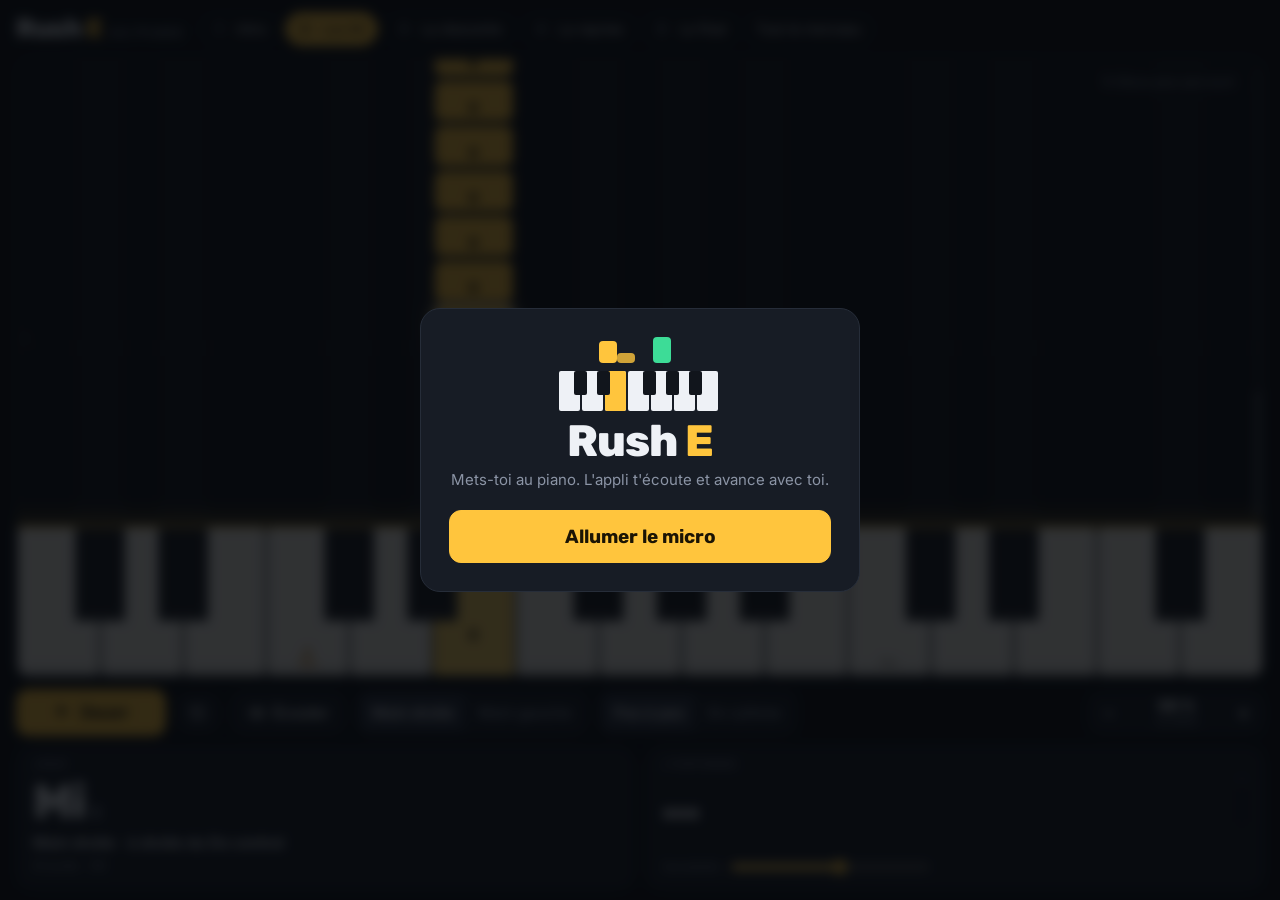
==== commit f25c457e: "Rush E : faire défiler la partition Glisser la partition au doigt ou à la souris, molette, flèches h" ====
--- a/rush-e/index.html
+++ b/rush-e/index.html
@@ -53,7 +53,9 @@
 .chip[aria-pressed="true"] .st i{opacity:.3}
 
 .stage{position:relative;flex:1;min-height:240px;border-radius:16px;overflow:hidden;background:var(--stage);border:1px solid var(--line)}
-#hw{position:absolute;inset:0;width:100%;height:100%;display:block;touch-action:manipulation}
+#hw{position:absolute;inset:0;width:100%;height:100%;display:block;touch-action:none;cursor:grab}
+#hw.dragging{cursor:grabbing}
+.scrollhint{position:absolute;top:10px;right:16px;pointer-events:none;font:600 12px/1 var(--f-text);color:var(--muted);background:rgba(12,15,20,.7);border:1px solid var(--line);border-radius:999px;padding:6px 10px;transition:opacity .3s}
 .big{position:absolute;inset:0 0 25% 0;display:grid;place-items:center;pointer-events:none;font:800 min(26vh,150px)/1 var(--f-display);color:var(--amber);text-shadow:0 0 40px rgba(255,197,61,.35)}
 .pop{position:absolute;top:14px;left:0;right:0;text-align:center;pointer-events:none;font:700 18px/1 var(--f-display);opacity:0;transition:opacity .25s}
 .pop.on{opacity:1}
@@ -150,6 +152,7 @@
     <canvas id="hw" aria-label="Notes qui tombent sur le clavier"></canvas>
     <div class="big" id="big"></div>
     <div class="pop" id="pop"></div>
+    <div class="scrollhint" id="scrollHint">⇅ Glisse pour parcourir</div>
   </section>
 
   <section class="controls">
@@ -293,7 +296,7 @@
   S.notes=p[h].map((n,i)=>({beat:n.beat,dur:n.dur,m:n.m,hand:n.hand||h,i,st:'todo',slip:false}));
   S.pending=0;S.last=-1;S.clock=S.mode==='rhythm'?-4:-2;S.phase='idle';
   S.endBeat=Math.max(...S.notes.map(n=>n.beat+n.dur))+.5;
-  S.hits=0;S.perfect=0;S.errors=0;S.keyFx={};
+  S.hits=0;S.perfect=0;S.errors=0;S.keyFx={};S.seeked=false;S.countEnd=0;
   // clavier : juste les touches utiles, au moins deux octaves
   let lo=Math.min(...S.notes.flatMap(n=>n.m))-1,hi=Math.max(...S.notes.flatMap(n=>n.m))+1;
   while(countWhite(lo,hi)<15){lo--;if(countWhite(lo,hi)<15)hi++;}
@@ -496,8 +499,8 @@
       if(!t&&S.clock>S.endBeat)finish();
     }else{
       const before=S.clock;S.clock=S.c0+(ts/1000-S.t0)*bps(); // horloge réelle : pas de dérive si l'écran rame
-      if(S.clock<0)setBig(String(-Math.floor(S.clock)));
-      else if(before<0)setBig('');
+      if(S.clock<S.countEnd)setBig(String(Math.ceil(S.countEnd-S.clock-1e-6)));
+      else if(before<S.countEnd)setBig('');
       const spb=1/bps();
       for(const n of S.notes)if(n.st==='todo'&&(S.clock-n.beat)*spb>.3){n.st='miss';}
       if(S.clock>S.endBeat)finish();
@@ -511,7 +514,7 @@
     }
     for(const n of S.notes)if(n.st==='todo'&&n.beat<=S.clock){n.st='lit';n.hitAt=ts;S.last=n.i;}
     updateNoteCards();
-    if(S.clock>p.len+.3){demoStop();loadSection();}
+    if(S.clock>p.len+.3){demoStop();backToDemoStart();}
   }
 }
 
@@ -519,9 +522,12 @@
 function anchor(){S.c0=S.clock;S.t0=performance.now()/1000;}
 function play(){
   if(S.phase==='demo')demoStop();
-  if(S.phase==='end'||S.phase==='idle'&&S.notes.every(n=>n.st!=='todo'))loadSection();
+  if(S.phase==='end'||S.notes.every(n=>n.st!=='todo'))loadSection();
   if(ctx)ensureCtx();
-  if(S.phase==='idle'&&S.mode==='rhythm'){S.clock=-4;if(ctx)for(let k=0;k<4;k++)click(ctx.currentTime+.03+k/bps(),k===0);}
+  if(S.mode==='rhythm'&&(S.phase==='idle'||S.phase==='pause')){
+    S.countEnd=Math.max(0,S.clock);S.clock=S.countEnd-4;
+    if(ctx)for(let k=0;k<4;k++)click(ctx.currentTime+.03+k/bps(),k===0);
+  }
   anchor();S.phase='play';renderPlay();
 }
 function pause(){if(S.phase==='play'){S.phase='pause';setBig('');renderPlay();}}
@@ -530,11 +536,11 @@
 function finish(){
   if(S.phase!=='play')return;
   S.phase='end';renderPlay();setBig('');
-  const total=S.notes.length,good=S.mode==='wait'?S.perfect:S.hits,ratio=good/total;
+  const total=Math.max(1,S.notes.filter(n=>n.st!=='skip').length),good=S.mode==='wait'?S.perfect:S.hits,ratio=good/total;
   const stars=ratio>=.9?3:ratio>=.7?2:ratio>=.4?1:0;
-  const k=S.sec+'.'+effHand(),st=saved.stars[k]=saved.stars[k]||{};
-  st[S.mode]=Math.max(st[S.mode]||0,stars);save();renderChips();
-  $('endSec').textContent=PARTS[S.sec].name+' · '+(effHand()==='rh'?'main droite':'main gauche')+' · '+Math.round(S.speed*100)+' %';
+  if(!S.seeked){const k=S.sec+'.'+effHand(),st=saved.stars[k]=saved.stars[k]||{};st[S.mode]=Math.max(st[S.mode]||0,stars);save();renderChips();}
+  const from=S.seeked?' · depuis la mesure '+(Math.floor(S.seekFrom/4)+1):'';
+  $('endSec').textContent=PARTS[S.sec].name+' · '+(effHand()==='rh'?'main droite':'main gauche')+' · '+Math.round(S.speed*100)+' %'+from;
   $('endStars').innerHTML='★'.repeat(stars)+'<i>'+'★'.repeat(3-stars)+'</i>';
   $('endScore').innerHTML=(S.mode==='wait'?`${good} / ${total} notes du premier coup`:`${good} / ${total} notes en rythme`)+
     `<small>${stars===3?(S.mode==='wait'?'Prêt pour le mode « En rythme ».':'Essaie un peu plus vite.'):stars>=1?'Encore une fois, ça rentre.':'Ralentis un peu, ça va venir.'}</small>`;
@@ -550,16 +556,19 @@
 const demo={events:[],k:0,t0:0,c0:0};
 function demoStart(){
   ensureCtx();
-  if(S.phase==='demo'){demoStop();loadSection();return;}
-  loadSection();
+  if(S.phase==='demo'){demoStop();backToDemoStart();return;}
+  const from=(S.phase==='idle'||S.phase==='pause')&&S.seeked?Math.max(0,S.clock):0;
+  loadSection();if(from>0)seekTo(from);
   const p=PARTS[S.sec];
   demo.events=[...p.rh.map(n=>({...n,main:true})),...p.lh.map(n=>({...n,main:effHand()==='lh'}))]
     .sort((a,b)=>a.beat-b.beat);
   if(S.sec==='tout'){ // la liste « main droite » de Tout contient déjà l'intro : on ne la double pas
     const ids=new Set();demo.events=demo.events.filter(e=>{const key=e.beat+'|'+e.m.join();if(ids.has(key))return false;ids.add(key);return true;});
   }
-  demo.k=0;demo.c0=-1;demo.t0=ctx.currentTime+.05;S.clock=-1;S.phase='demo';renderPlay();
-}
+  demo.from=from;demo.k=demo.events.findIndex(e=>e.beat>=from-.01);if(demo.k<0)demo.k=demo.events.length;
+  demo.c0=from-1;demo.t0=ctx.currentTime+.05;S.clock=demo.c0;S.phase='demo';renderPlay();
+}
+function backToDemoStart(){loadSection();if(demo.from>0)seekTo(demo.from);}
 function demoStop(){
   if(S.phase==='demo'){voices.forEach(v=>{try{v.stop();}catch(e){}});voices.clear();S.phase='idle';DET.mute=performance.now()+400;renderPlay();}
 }
@@ -612,6 +621,7 @@
       let fill,txt='#1b1404',stroke=null;
       if(n.st==='done'){fill='rgba(61,220,151,'+(1-age*.6)+')';txt='#06210f';}
       else if(n.st==='lit')fill='rgba(255,224,138,'+(1-age*.5)+')';
+      else if(n.st==='skip'){fill='rgba(255,197,61,.2)';txt='rgba(27,20,4,.55)';}
       else if(n.st==='miss'){fill='rgba(255,107,107,.16)';stroke='#ff6b6b';txt='#ff9a9a';}
       else fill=blk?'#e8a91f':'#ffc53d';
       if(isPend){const pulse=.5+.5*Math.sin(ts/170);C.shadowColor='rgba(255,224,138,.9)';C.shadowBlur=12+10*pulse;}
@@ -623,6 +633,10 @@
     });
   }
   C.restore();
+  // rail de position dans la partie
+  {const top=10,bot=g.hitY-10,len=S.endBeat+2,fr=Math.max(0,Math.min(1,(S.clock+2)/len)),th=Math.max(22,(bot-top)*Math.min(1,(g.hitY/g.ppb)/len));
+   const y=bot-th-(bot-top-th)*fr;C.fillStyle='rgba(174,183,196,.12)';rr(C,W-7,top,4,bot-top,2);C.fill();
+   C.fillStyle=drag.moved&&drag.id!==null?'#ffc53d':'rgba(174,183,196,.45)';rr(C,W-7,y,4,th,2);C.fill();}
   // ligne d'arrivée
   const lg=C.createLinearGradient(0,g.hitY-26,0,g.hitY);lg.addColorStop(0,'rgba(255,197,61,0)');lg.addColorStop(1,'rgba(255,197,61,.22)');
   C.fillStyle=lg;C.fillRect(0,g.hitY-26,W,26);
@@ -658,6 +672,51 @@
   if(S.phase==='demo'){for(const n of S.notes)if(n.st==='lit'&&ts-n.hitAt<220)n.m.forEach(m=>{const x=g.keyX(m),w=g.keyW(m);C.fillStyle='rgba(255,197,61,.55)';rr(C,x+1,top,w-2,isBlack(m)?kh*.62:kh-2,4);C.fill();});}
 }
 
+/* ================= Parcourir la partition ================= */
+function clampClock(b){return Math.max(-2,Math.min(S.endBeat-.5,b));}
+// Repart de la position b : les notes d'avant sont mises de côté, celles d'après sont à jouer.
+function seekTo(b,snap){
+  b=clampClock(b);
+  if(snap){let best=null,bd=1.01;for(const n of S.notes){const d=Math.abs(n.beat-b);if(d<bd){bd=d;best=n;}}if(best)b=best.beat;}
+  if(b<=0.01&&!snap){b=Math.min(b,0);}
+  S.clock=b;
+  S.notes.forEach(n=>{n.st=n.beat<b-.01?'skip':'todo';n.slip=false;n.hitAt=0;});
+  S.pending=S.notes.findIndex(n=>n.st==='todo');if(S.pending<0)S.pending=S.notes.length;
+  S.last=-1;S.hits=0;S.perfect=0;S.errors=0;S.keyFx={};DET.attempt=null;
+  S.seeked=b>.01;S.seekFrom=Math.max(0,b);S.countEnd=0;
+  if(S.phase!=='pause')S.phase='idle';
+  setBig('');cardKey='';updateNoteCards(true);renderPlay();
+}
+// Glisser au doigt ou à la souris (la partition suit le doigt), molette, flèches haut/bas.
+const drag={id:null,y0:0,c0:0,moved:false};
+function stopForScroll(){if(S.phase==='play')pause();else if(S.phase==='demo'){demoStop();}}
+cv.addEventListener('pointerdown',e=>{
+  if(S.phase==='end')return;
+  drag.id=e.pointerId;drag.y0=e.clientY;drag.c0=S.clock;drag.moved=false;
+  try{cv.setPointerCapture(e.pointerId);}catch(_){}
+});
+cv.addEventListener('pointermove',e=>{
+  if(drag.id!==e.pointerId)return;
+  const dy=e.clientY-drag.y0;
+  if(!drag.moved&&Math.abs(dy)<6)return;
+  if(!drag.moved){drag.moved=true;stopForScroll();drag.c0=S.clock;drag.y0=e.clientY;cv.classList.add('dragging');return;}
+  S.clock=clampClock(drag.c0+dy/geo().ppb);
+});
+function endDrag(e){
+  if(drag.id!==e.pointerId)return;
+  drag.id=null;cv.classList.remove('dragging');
+  if(drag.moved)seekTo(S.clock,true);else manualHit();
+}
+cv.addEventListener('pointerup',endDrag);cv.addEventListener('pointercancel',endDrag);
+let wheelT=0;
+cv.addEventListener('wheel',e=>{
+  if(S.phase==='end')return;
+  e.preventDefault();stopForScroll();
+  const px=e.deltaMode===1?e.deltaY*16:e.deltaMode===2?e.deltaY*H:e.deltaY;
+  S.clock=clampClock(S.clock-px/geo().ppb);
+  clearTimeout(wheelT);wheelT=setTimeout(()=>seekTo(S.clock,true),180);
+},{passive:false});
+
 /* ================= Cartes ================= */
 function currentNote(){
   if(S.phase==='demo'){return S.notes[Math.max(0,S.last)]||S.notes[0];}
@@ -710,6 +769,7 @@
 };
 function renderPlay(){
   const playing=S.phase==='play';
+  $('scrollHint').style.opacity=(S.phase==='idle'||S.phase==='pause')?'1':'0';
   $('playIc').innerHTML=playing?IC.pause:IC.play;
   $('playTx').textContent=playing?'Pause':(S.phase==='pause'?'Reprendre':'Jouer');
   $('listenBtn').innerHTML=(S.phase==='demo'?IC.stop+'Arrêter':IC.ear+'Écouter');
@@ -757,13 +817,13 @@
 function manualHit(){if(!S.manual||S.phase!=='play')return;const ts=performance.now();
   if(S.mode==='wait'){if(S.notes[S.pending])accept(S.pending,ts);}
   else{const n=S.notes[nextTodo()];if(n)resolveAttempt({clock:S.clock},n.m[0],ts);}}
-cv.addEventListener('pointerdown',manualHit);
 
 document.addEventListener('keydown',e=>{
   if(e.target.tagName==='INPUT')return;
   if(!$('startOv').hidden)return;
   if(e.code==='Space'){e.preventDefault();if(!$('endOv').hidden){hideEnd();loadSection();play();}else togglePlay();}
   else if(e.key==='r'||e.key==='R')restart();
+  else if(e.key==='ArrowUp'||e.key==='ArrowDown'){e.preventDefault();if(!$('endOv').hidden)return;stopForScroll();seekTo(S.clock+(e.key==='ArrowUp'?1:-1),true);}
   else if(e.key==='Enter'&&S.manual){e.preventDefault();manualHit();}
 });
 document.addEventListener('visibilitychange',()=>{if(document.hidden){pause();if(S.phase==='demo'){demoStop();loadSection();}}});
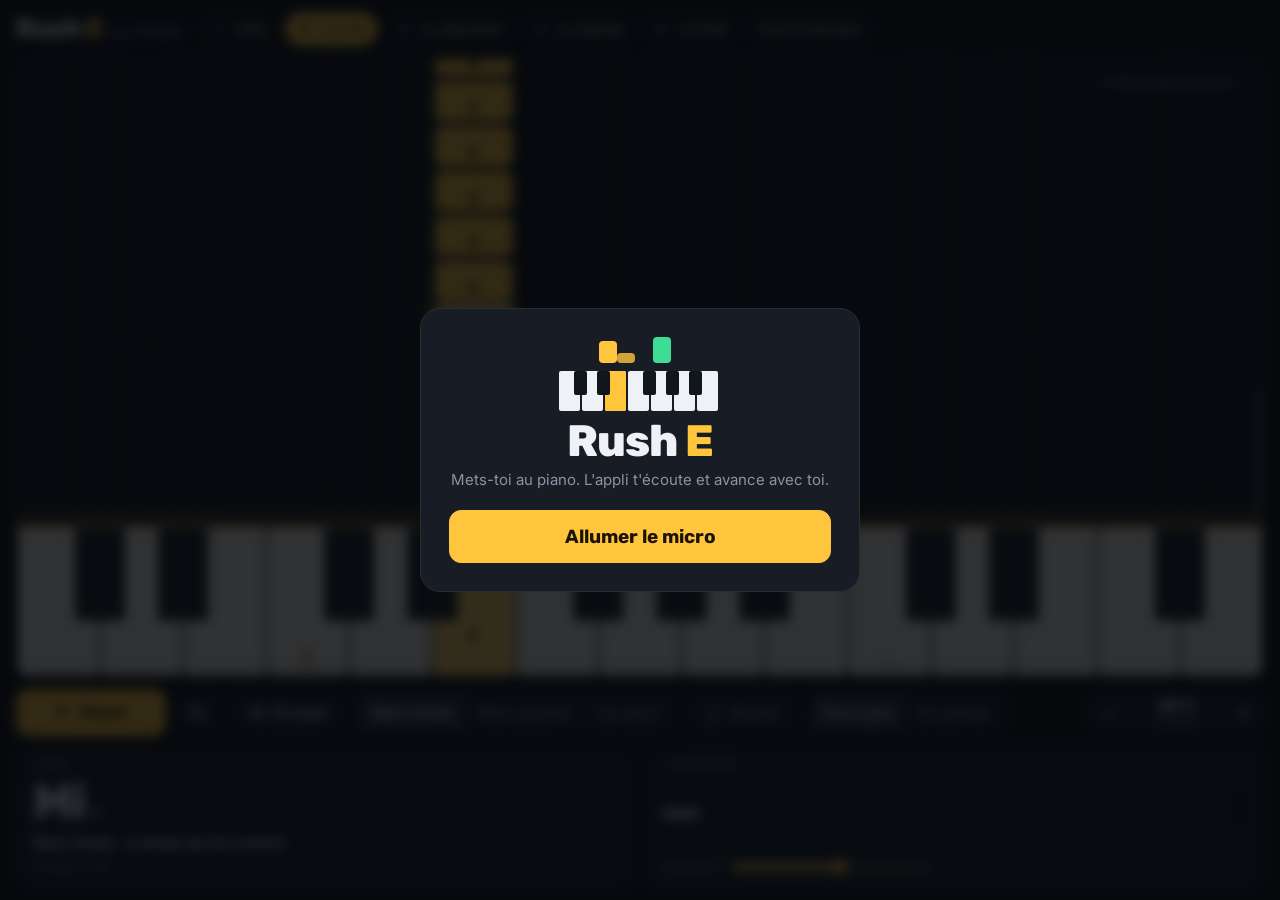
==== commit 2ab79a85: "Rush E : mode deux mains, boucle et main gauche simplifiée - « Les deux » : main droite (jaune) et m" ====
--- a/rush-e/index.html
+++ b/rush-e/index.html
@@ -19,6 +19,7 @@
   --amber:#ffc53d;      /* notes à jouer (comme la vidéo) */
   --amber-hi:#ffe08a;
   --mint:#3ddc97;       /* réussi */
+  --lh:#6cb8ff;         /* main gauche */
   --coral:#ff6b6b;      /* raté */
   --f-display:"Rubik", ui-rounded, "SF Pro Rounded", system-ui, sans-serif;
   --f-text:"Inter", system-ui, -apple-system, "Segoe UI", Roboto, sans-serif;
@@ -77,6 +78,9 @@
 .speed output b{font:700 16px/1 var(--f-display)}
 .speed output small{display:block;color:var(--muted);font-size:11px}
 .spacer{flex:1}
+.btn.toggle{color:var(--muted)}
+.btn.toggle[aria-pressed="true"]{color:var(--text);border-color:var(--lh);background:rgba(108,184,255,.12)}
+#loopBtn[aria-pressed="true"]{border-color:var(--mint);background:rgba(61,220,151,.12)}
 
 .panel{display:grid;grid-template-columns:minmax(0,1fr) minmax(0,1fr);gap:10px}
 .card{background:var(--panel);border:1px solid var(--line);border-radius:16px;padding:12px 16px;min-width:0}
@@ -134,7 +138,7 @@
   .controls{gap:6px;flex-wrap:nowrap;overflow-x:auto;scrollbar-width:none}
   .controls::-webkit-scrollbar{display:none}
   .btn{padding:7px 11px;flex:none}.btn.primary{min-width:104px;padding:9px 14px;font-size:15px}
-  .seg{flex:none}.seg button{padding:6px 9px;font-size:13px}
+  .seg{flex:none}.seg button{padding:6px 9px;font-size:13px}.btn.toggle{font-size:13px}
   .speed{flex:none}.speed button{width:28px;height:28px}.speed output{min-width:70px}
   .controls .spacer{display:none}
 }
@@ -162,7 +166,10 @@
     <div class="seg" role="group" aria-label="Main">
       <button type="button" id="hRight" aria-pressed="true">Main droite</button>
       <button type="button" id="hLeft" aria-pressed="false">Main gauche</button>
+      <button type="button" id="hBoth" aria-pressed="false">Les deux</button>
     </div>
+    <button class="btn toggle" id="bassBtn" type="button" aria-pressed="false" title="La main gauche ne joue que les basses (sans les accords)">Basses seules</button>
+    <button class="btn toggle" id="loopBtn" type="button" aria-pressed="false" title="Rejouer en boucle la mesure où tu es"></button>
     <div class="seg" role="group" aria-label="Mode">
       <button type="button" id="mWait" aria-pressed="true">Pas à pas</button>
       <button type="button" id="mRhythm" aria-pressed="false">En rythme</button>
@@ -281,7 +288,8 @@
 /* ================= État ================= */
 const S={
   sec:SECTION_IDS.includes(saved.sec)?saved.sec:'mi',
-  hand:saved.hand==='lh'?'lh':'rh',
+  hand:['lh','both'].includes(saved.hand)?saved.hand:'rh',
+  bassOnly:saved.bassOnly===true, loop:0, loopA:0, loopB:0, loops:0,
   mode:saved.mode==='rhythm'?'rhythm':'wait',
   speed:typeof saved.speed==='number'?Math.min(1.2,Math.max(.3,saved.speed)):.5,
   sens:typeof saved.sens==='number'?saved.sens:6,
@@ -290,10 +298,26 @@
 };
 const bps=()=>BPM/60*S.speed;
 const effHand=()=>PARTS[S.sec].rh.length?S.hand:'lh';
+// Les notes à jouer : une main, ou les deux regroupées par moment (tout ce qui commence au même temps).
+function sectionNotes(){
+  const p=PARTS[S.sec],h=effHand(),lhOk=n=>!(S.bassOnly&&n.m.length>1);
+  let src;
+  if(h==='both'){
+    const all=[...p.rh.filter(n=>(n.hand||'rh')==='rh').map(n=>({...n,hand:'rh'})),...p.lh.filter(lhOk).map(n=>({...n,hand:'lh'}))];
+    const by=new Map();
+    all.forEach(n=>{const k=n.beat.toFixed(3);if(!by.has(k))by.set(k,{beat:n.beat,parts:[]});by.get(k).parts.push({m:n.m,dur:n.dur,hand:n.hand});});
+    src=[...by.values()].sort((a,b)=>a.beat-b.beat);
+  }else{
+    src=p[h].filter(n=>(n.hand||h)==='rh'||lhOk(n)).map(n=>({beat:n.beat,parts:[{m:n.m,dur:n.dur,hand:n.hand||h}]}));
+  }
+  return src.map((g,i)=>{const hands=new Set(g.parts.map(q=>q.hand));
+    return {beat:g.beat,dur:Math.max(...g.parts.map(q=>q.dur)),m:[...new Set(g.parts.flatMap(q=>q.m))],parts:g.parts,
+      hand:hands.size>1?'both':[...hands][0],rh:g.parts.filter(q=>q.hand==='rh').flatMap(q=>q.m),
+      lh:g.parts.filter(q=>q.hand==='lh').flatMap(q=>q.m),i,st:'todo',slip:false};});
+}
 
 function loadSection(){
-  const p=PARTS[S.sec],h=effHand();
-  S.notes=p[h].map((n,i)=>({beat:n.beat,dur:n.dur,m:n.m,hand:n.hand||h,i,st:'todo',slip:false}));
+  S.notes=sectionNotes();S.loop=0;S.loops=0;
   S.pending=0;S.last=-1;S.clock=S.mode==='rhythm'?-4:-2;S.phase='idle';
   S.endBeat=Math.max(...S.notes.map(n=>n.beat+n.dur))+.5;
   S.hits=0;S.perfect=0;S.errors=0;S.keyFx={};S.seeked=false;S.countEnd=0;
@@ -308,7 +332,7 @@
 function countWhite(a,b){let c=0;for(let m=a;m<=b;m++)if(!isBlack(m))c++;return c;}
 
 /* ================= Audio ================= */
-let ctx=null,master=null,an=null,tbuf=null,fbuf=null,prevMag=null;
+let ctx=null,master=null,an=null,an2=null,tbuf=null,fbuf=null,cbuf=null,prevMag=null;
 function ensureCtx(){
   if(!ctx){const AC=window.AudioContext||window.webkitAudioContext;ctx=new AC();master=ctx.createGain();master.gain.value=.8;master.connect(ctx.destination);}
   if(ctx.state==='suspended')ctx.resume();
@@ -320,6 +344,7 @@
   const stream=await navigator.mediaDevices.getUserMedia({audio:{echoCancellation:false,noiseSuppression:false,autoGainControl:false}});
   const src=ctx.createMediaStreamSource(stream);
   an=ctx.createAnalyser();an.fftSize=2048;an.smoothingTimeConstant=0;src.connect(an);
+  an2=ctx.createAnalyser();an2.fftSize=8192;an2.smoothingTimeConstant=0;src.connect(an2);cbuf=new Float32Array(an2.frequencyBinCount);
   tbuf=new Float32Array(an.fftSize);fbuf=new Float32Array(an.frequencyBinCount);prevMag=new Float32Array(an.frequencyBinCount);
   S.mic=true;
 }
@@ -354,7 +379,7 @@
 }
 
 /* ================= Écoute (hauteur + attaque) ================= */
-const DET={rms:0,floor:.002,flux:0,flh:[],env:[],lastOnset:-1e9,pitch:null,hist:[],attempt:null,stable:[],mute:0};
+const DET={rms:0,floor:.002,flux:0,flh:[],env:[],sh:[],lastOnset:-1e9,pitch:null,hist:[],attempt:null,stable:[],mute:0};
 let ds=null,cm=null,dd=null;
 function yin(x,sr){
   const Nn=x.length,tauMax=Math.min(Math.floor(sr/72),Nn>>1),tauMin=Math.max(2,Math.floor(sr/1500)),W=Nn-tauMax;
@@ -381,6 +406,7 @@
   const hi=Math.min(fbuf.length-1,400);
   for(let i=8;i<hi;i++){const mag=Math.pow(10,fbuf[i]/20);const df=mag-prevMag[i];if(df>0)fl+=df;prevMag[i]=mag;}
   DET.flux=fl;
+  DET.sh.push({t:ts,d:Float32Array.from(fbuf)});while(DET.sh.length>12)DET.sh.shift();
   // flux de référence = médiane des images récentes (un battement entre cordes ne le fait pas bondir, un coup de marteau oui)
   const flMed=DET.flh.length?[...DET.flh].sort((a,b)=>a-b)[DET.flh.length>>1]:fl;DET.flh.push(fl);if(DET.flh.length>8)DET.flh.shift();
   const q=fl/Math.max(flMed,1e-5);
@@ -398,21 +424,36 @@
   DET.env.push({t:ts,v:rms});while(DET.env.length&&DET.env[0].t<ts-110)DET.env.shift();
   let mn=1;for(let i=0;i<DET.env.length-1;i++)if(DET.env[i].t>DET.lastOnset)mn=Math.min(mn,DET.env[i].v);
   if(mn===1)mn=rms;
-  let onset=false;const strong=q>=4||(rms>mn*4&&mn<g*2); // coup de marteau, ou note qui sort du silence
+  let onset=false;const strong=q>=4||rms>mn*4; // coup de marteau, ou volume qui bondit (un battement ne fait jamais ×4)
   if(ts-DET.lastOnset>85&&rms>g*1.4&&ts>DET.mute){
     if(rms>mn*1.45+.0015)onset=true;
     else if(strong&&q>=6&&rms>mn*1.1)onset=true;
   }
-  if(onset){DET.lastOnset=ts;
+  if(onset){const prevOn=DET.lastOnset;DET.lastOnset=ts;
     // une attaque faible (battement) n'écrase jamais une attaque franche encore en cours d'analyse
-    if(strong||!DET.attempt||DET.attempt.weak)DET.attempt={t:ts,clock:S.clock-bps()*.03,samples:[],weak:!strong,pre};}
+    if(strong||!DET.attempt||DET.attempt.weak){const a={t:ts,clock:S.clock-bps()*.03,samples:[],weak:!strong,pre,mn};
+      const tg=attemptTarget(a);if(melodyCheck(tg)&&specRead()){a.base=tg.rh.map(trio);a.lhBase=tg.lh.map(m=>lhParts(m,tg.rh));
+        // creux juste avant l'attaque, sans remonter avant l'attaque précédente
+        a.sbase=tg.rh.map(m=>{let v=Infinity;for(const e of DET.sh)if(e.t>=Math.max(ts-110,prevOn+15)&&e.t<ts-8)v=Math.min(v,shortMag(m,e.d));
+          if(v===Infinity){const e=DET.sh[DET.sh.length-2];v=e?shortMag(m,e.d):0;}return v;});}
+      DET.attempt=a;}}
   const at=DET.attempt;
+  // une attaque jugée faible à sa toute première image peut se confirmer franche dans les 50 ms qui suivent
+  if(at&&at.weak&&ts-at.t<=50&&(q>=4||rms>at.mn*4))at.weak=false;
   if(at){
     const tgt=attemptTarget(at),chord=!!(tgt&&tgt.m.length>1);
     if(pitch!==null&&ts-at.t>20)at.samples.push(pitch);
     const sm=at.samples,L=sm.length,avg=L>=2?(sm[L-1]+sm[L-2])/2:0;
     const stable=L>=2&&Math.abs(sm[L-1]-sm[L-2])<.6;
-    if(chord){
+    if(melodyCheck(tgt)){
+      // Deux mains : la main gauche couvre le grave, on vérifie la mélodie (main droite) :
+      // soit on l'entend seule, soit sa note vient de ressortir nettement plus que ses voisines.
+      const age=ts-at.t,yinOK=stable&&tgt.rh.some(x=>Math.abs(x-avg)<=.6);
+      if(at.weak){if(age>200)DET.attempt=null;} // battement de ce qui sonne déjà : ignoré
+      else if(age>=60&&(yinOK||melodyHeard(tgt,at.base,at.sbase,age))&&leftHeard(tgt,at.lhBase)){DET.attempt=null;resolveAttempt(at,tgt.rh[0],ts);}
+      else if(age>340)DET.attempt=null;
+    }
+    else if(chord){
       // Accord : une attaque faible (battement de ce qui sonne déjà) ne compte pas. Une attaque franche compte
       // si la hauteur entendue tombe dans l'accord, ou si aucune hauteur unique ne ressort (plusieurs notes à la fois).
       if(at.weak){if(ts-at.t>200)DET.attempt=null;}
@@ -430,7 +471,7 @@
   }
   // note qui arrive sans attaque nette (legato) : seulement en pas à pas
   if(pitch!==null){DET.stable.push(pitch);if(DET.stable.length>5)DET.stable.shift();}else DET.stable.length=0;
-  if(!DET.attempt&&S.phase==='play'&&S.mode==='wait'&&DET.stable.length>=5&&S.notes[S.pending]&&S.notes[S.pending].m.length===1){
+  if(!DET.attempt&&S.phase==='play'&&S.mode==='wait'&&DET.stable.length>=5&&S.notes[S.pending]&&S.notes[S.pending].m.length===1&&effHand()!=='both'){
     const st=DET.stable,avg=st.reduce((a,b)=>a+b,0)/st.length;
     if(st.every(v=>Math.abs(v-avg)<.4)){
       const t=S.notes[S.pending],prev=S.notes[S.last];
@@ -443,6 +484,43 @@
   const spb=1/bps();let best=null,bd=1e9;
   for(const n of S.notes){if(n.st!=='todo')continue;const d=Math.abs((at.clock-n.beat)*spb);if(d<.3&&d<bd){bd=d;best=n;}}
   return best;
+}
+function melodyCheck(t){return !!(t&&effHand()==='both'&&t.rh.length);}
+function specRead(){if(!an2)return false;an2.getFloatFrequencyData(cbuf);return true;}
+function peakMag(f){
+  const bw=ctx.sampleRate/an2.fftSize,k=f/bw,a=Math.max(1,Math.floor(k*.988)),b=Math.min(cbuf.length-1,Math.ceil(k*1.012));
+  let m=0;for(let i=a;i<=b;i++){const v=Math.pow(10,cbuf[i]/20);if(v>m)m=v;}return m;
+}
+const semi=Math.pow(2,1/12);
+function trio(m){const f=440*Math.pow(2,(m-69)/12),v=x=>peakMag(x)+.5*peakMag(2*x);return {c:v(f),lo:v(f/semi),hi:v(f*semi)};}
+// harmoniques 2 et 3 de la note dans la fenêtre courte (assez fines pour séparer deux demi-tons voisins)
+function shortMag(m,d){
+  const bw=ctx.sampleRate/an.fftSize,f=440*Math.pow(2,(m-69)/12);let s=0;
+  for(const h of [2,3]){const k=Math.round(h*f/bw);let mx=0;for(let i=k-1;i<=k+1;i++)if(i>0&&i<d.length)mx=Math.max(mx,Math.pow(10,d[i]/20));s+=mx;}
+  return s;
+}
+// La mélodie est entendue si sa note domine ses voisines d'un demi-ton et vient d'être (re)frappée.
+function melodyHeard(n,base,sbase,age){
+  if(!specRead())return false;
+  return n.rh.every((m,i)=>{const now=trio(m),b=base?base[i]:{c:0,lo:0,hi:0};
+    const dc=now.c-b.c,dl=Math.max(0,now.lo-b.lo),dh=Math.max(0,now.hi-b.hi);
+    // la fenêtre longue (170 ms) ne reflète le nouveau son qu'au bout de ~150 ms : avant, on compare les hausses
+    const dominant=(dc>0&&dc>=1.5*Math.max(dl,dh))||(age>=150&&now.c>=1.4*Math.max(now.lo,now.hi));
+    const fresh=shortMag(m,fbuf)>=1.6*(sbase?sbase[i]:0)+1e-6;
+    return dominant&&fresh;});
+}
+// Main gauche : chacune de ses notes doit avoir été frappée (ses harmoniques graves remontent),
+// en ignorant celles qui tombent sur la mélodie (elles remontent de toute façon).
+function lhParts(m,rh){
+  const f=440*Math.pow(2,(m-69)/12),rf=rh.flatMap(x=>{const g=440*Math.pow(2,(x-69)/12);return [g,2*g,3*g];});
+  return [1,2,3].map(h=>h*f).filter(x=>!rf.some(r=>Math.abs(r/x-1)<.02)).map(x=>peakMag(x));
+}
+function leftHeard(n,base){
+  if(!n.lh.length)return true;
+  if(!specRead()||!base)return false;
+  // audible : au moins 15 % du niveau de la mélodie (en dessous : bruit de fond, ou débordement d'une note voisine)
+  const ref=Math.max(...n.rh.map(m=>peakMag(440*Math.pow(2,(m-69)/12))),1e-6);
+  return n.lh.every((m,i)=>{const now=lhParts(m,n.rh),b=base[i]||[];return now.some((v,k)=>v>2*(b[k]||0)&&v>=.15*ref);});
 }
 function pcDist(a,b){let d=((a-b)%12+12)%12;return Math.min(d,12-d);}
 function matches(n,m){return n.m.some(x=>pcDist(x,m)<=.6);}
@@ -453,7 +531,7 @@
     const t=S.notes[S.pending];if(!t)return;
     if(matches(t,m)){accept(S.pending,ts);return;}
     if(stillRinging(m))return; // la note (ou l'accord) d'avant qui sonne encore
-    if(t.m.length>1)return;
+    if(t.m.length>1||effHand()==='both')return;
     wrong(t,m);
   }else{
     const spb=1/bps();let best=null,bd=1e9;
@@ -496,9 +574,11 @@
       const t=S.notes[S.pending];
       S.clock+=dt*bps();
       if(t&&S.clock>t.beat)S.clock=t.beat;
+      if(S.loop&&(!t||t.beat>=S.loopB-1e-6)&&S.clock>=Math.min(S.loopB,S.endBeat)-.05){loopAgain();return;}
       if(!t&&S.clock>S.endBeat)finish();
     }else{
-      const before=S.clock;S.clock=S.c0+(ts/1000-S.t0)*bps(); // horloge réelle : pas de dérive si l'écran rame
+      let before=S.clock;S.clock=S.c0+(ts/1000-S.t0)*bps(); // horloge réelle : pas de dérive si l'écran rame
+      if(S.loop&&S.clock>=S.loopB){const span=S.loopB-S.loopA;S.c0-=span;S.clock-=span;before=S.clock;resetLoopNotes();loopFlash();}
       if(S.clock<S.countEnd)setBig(String(Math.ceil(S.countEnd-S.clock-1e-6)));
       else if(before<S.countEnd)setBig('');
       const spb=1/bps();
@@ -538,9 +618,10 @@
   S.phase='end';renderPlay();setBig('');
   const total=Math.max(1,S.notes.filter(n=>n.st!=='skip').length),good=S.mode==='wait'?S.perfect:S.hits,ratio=good/total;
   const stars=ratio>=.9?3:ratio>=.7?2:ratio>=.4?1:0;
-  if(!S.seeked){const k=S.sec+'.'+effHand(),st=saved.stars[k]=saved.stars[k]||{};st[S.mode]=Math.max(st[S.mode]||0,stars);save();renderChips();}
+  if(!S.seeked&&!S.bassOnly){const k=S.sec+'.'+effHand(),st=saved.stars[k]=saved.stars[k]||{};st[S.mode]=Math.max(st[S.mode]||0,stars);save();renderChips();}
   const from=S.seeked?' · depuis la mesure '+(Math.floor(S.seekFrom/4)+1):'';
-  $('endSec').textContent=PARTS[S.sec].name+' · '+(effHand()==='rh'?'main droite':'main gauche')+' · '+Math.round(S.speed*100)+' %'+from;
+  const hl={rh:'main droite',lh:'main gauche',both:'deux mains'}[effHand()]+(S.bassOnly&&effHand()!=='rh'?' (basses seules)':'');
+  $('endSec').textContent=PARTS[S.sec].name+' · '+hl+' · '+Math.round(S.speed*100)+' %'+from;
   $('endStars').innerHTML='★'.repeat(stars)+'<i>'+'★'.repeat(3-stars)+'</i>';
   $('endScore').innerHTML=(S.mode==='wait'?`${good} / ${total} notes du premier coup`:`${good} / ${total} notes en rythme`)+
     `<small>${stars===3?(S.mode==='wait'?'Prêt pour le mode « En rythme ».':'Essaie un peu plus vite.'):stars>=1?'Encore une fois, ça rentre.':'Ralentis un peu, ça va venir.'}</small>`;
@@ -560,7 +641,7 @@
   const from=(S.phase==='idle'||S.phase==='pause')&&S.seeked?Math.max(0,S.clock):0;
   loadSection();if(from>0)seekTo(from);
   const p=PARTS[S.sec];
-  demo.events=[...p.rh.map(n=>({...n,main:true})),...p.lh.map(n=>({...n,main:effHand()==='lh'}))]
+  demo.events=[...p.rh.map(n=>({...n,main:effHand()!=='lh'})),...p.lh.map(n=>({...n,main:effHand()!=='rh'}))]
     .sort((a,b)=>a.beat-b.beat);
   if(S.sec==='tout'){ // la liste « main droite » de Tout contient déjà l'intro : on ne la double pas
     const ids=new Set();demo.events=demo.events.filter(e=>{const key=e.beat+'|'+e.m.join();if(ids.has(key))return false;ids.add(key);return true;});
@@ -612,27 +693,32 @@
   const pend=S.mode==='wait'?S.pending:nextTodo();
   C.save();C.beginPath();C.rect(0,0,W,g.hitY);C.clip();
   for(const n of S.notes){
-    const yb=g.y(n.beat),h=Math.max(10,n.dur*g.ppb-4),yt=yb-h;
-    if(yt>g.hitY+40||yb<-10)continue;
+    const yb=g.y(n.beat);
+    if(yb-n.dur*g.ppb>g.hitY+40||yb<-10)continue;
     const isPend=S.phase!=='demo'&&n.i===pend&&n.st==='todo';
     const age=n.hitAt?Math.min(1,(ts-n.hitAt)/600):0;
-    n.m.forEach(m=>{
+    n.parts.forEach(part=>{const h=Math.max(10,part.dur*g.ppb-4),yt=yb-h,left=part.hand==='lh';
+    part.m.forEach(m=>{
       const blk=isBlack(m),x=g.keyX(m)+(blk?1:2.5),w=g.keyW(m)-(blk?2:5);
-      let fill,txt='#1b1404',stroke=null;
+      let fill,txt=left?'#061a2e':'#1b1404',stroke=null;
       if(n.st==='done'){fill='rgba(61,220,151,'+(1-age*.6)+')';txt='#06210f';}
       else if(n.st==='lit')fill='rgba(255,224,138,'+(1-age*.5)+')';
-      else if(n.st==='skip'){fill='rgba(255,197,61,.2)';txt='rgba(27,20,4,.55)';}
+      else if(n.st==='skip'){fill=left?'rgba(108,184,255,.2)':'rgba(255,197,61,.2)';txt='rgba(10,14,20,.55)';}
       else if(n.st==='miss'){fill='rgba(255,107,107,.16)';stroke='#ff6b6b';txt='#ff9a9a';}
-      else fill=blk?'#e8a91f':'#ffc53d';
+      else fill=left?(blk?'#4a9fe6':'#6cb8ff'):(blk?'#e8a91f':'#ffc53d');
       if(isPend){const pulse=.5+.5*Math.sin(ts/170);C.shadowColor='rgba(255,224,138,.9)';C.shadowBlur=12+10*pulse;}
       rr(C,x,yt,w,h-1,Math.min(7,w/3));C.fillStyle=fill;C.fill();C.shadowBlur=0;
       if(stroke){C.strokeStyle=stroke;C.lineWidth=1.5;C.stroke();}
       if(isPend){C.strokeStyle='#fff';C.lineWidth=2;C.stroke();}
       if(w>=13){const fs=Math.round(Math.min(15,w*.55));C.fillStyle=txt;C.font=`700 ${fs}px Rubik,system-ui,sans-serif`;C.textAlign='center';C.textBaseline='bottom';
         C.fillText(nameEn(m),x+w/2,yb-Math.max(3,Math.min(6,h*.15)));}
-    });
+    });});
   }
   C.restore();
+  // boucle : bande verte sur le bord gauche entre le début et la fin
+  if(S.loop){const ya=g.y(S.loopA),yb2=g.y(S.loopB),t=Math.max(0,yb2),bo=Math.min(g.hitY,ya);
+    if(bo>t){C.fillStyle='rgba(61,220,151,.07)';C.fillRect(0,t,W,bo-t);C.fillStyle='#3ddc97';C.fillRect(0,t,4,bo-t);}
+    C.fillStyle='rgba(61,220,151,.7)';[ya,yb2].forEach(y=>{if(y>=0&&y<=g.hitY)for(let x=0;x<W;x+=12)C.fillRect(x,y,6,1.5);});}
   // rail de position dans la partie
   {const top=10,bot=g.hitY-10,len=S.endBeat+2,fr=Math.max(0,Math.min(1,(S.clock+2)/len)),th=Math.max(22,(bot-top)*Math.min(1,(g.hitY/g.ppb)/len));
    const y=bot-th-(bot-top-th)*fr;C.fillStyle='rgba(174,183,196,.12)';rr(C,W-7,top,4,bot-top,2);C.fill();
@@ -646,13 +732,13 @@
   C.globalAlpha=1;
 }
 function drawKeyboard(g,ts){
-  const C=c2,top=g.hitY,kh=g.kbH,cur=currentNote(),want=new Set(cur&&S.phase!=='demo'?cur.m:[]);
+  const C=c2,top=g.hitY,kh=g.kbH,cur=currentNote(),want=new Set(cur&&S.phase!=='demo'?cur.m:[]),lhKeys=new Set(cur&&S.phase!=='demo'?cur.lh:[]);
   const fx=m=>{const t=S.keyFx[m];return t&&ts-t<320?1-(ts-t)/320:0;};
   C.fillStyle='#ffc53d';C.fillRect(0,top-2,W,2);
   // touches blanches
   g.whites.forEach(m=>{
     const x=g.keyX(m),w=g.ww,f=fx(m);
-    C.fillStyle=f>0?`rgba(61,220,151,${.5+.5*f})`:want.has(m)?'#ffd666':'#f2f0ea';
+    C.fillStyle=f>0?`rgba(61,220,151,${.5+.5*f})`:want.has(m)?(lhKeys.has(m)?'#9fd0ff':'#ffd666'):'#f2f0ea';
     rr(C,x+1,top,w-2,kh-2,4);C.fill();
     if(f===0&&!want.has(m)){C.fillStyle='rgba(0,0,0,.08)';C.fillRect(x+1,top+kh-12,w-2,10);}
     if(pc(m)===0&&g.ww>=18){C.fillStyle=m===60?'#c26d00':'#8b8478';C.font=`600 ${Math.min(12,g.ww*.42)}px Inter,system-ui,sans-serif`;C.textAlign='center';C.textBaseline='bottom';
@@ -664,18 +750,37 @@
   // touches noires
   for(let m=S.lo;m<=S.hi;m++){if(!isBlack(m))continue;
     const x=g.keyX(m),w=g.bw,h=kh*.62,f=fx(m);
-    C.fillStyle=f>0?`rgba(61,220,151,${.6+.4*f})`:want.has(m)?'#ffc53d':'#1a1d23';
+    C.fillStyle=f>0?`rgba(61,220,151,${.6+.4*f})`:want.has(m)?(lhKeys.has(m)?'#4a9fe6':'#ffc53d'):'#1a1d23';
     rr(C,x,top,w,h,3);C.fill();
     if(!want.has(m)&&f===0){C.fillStyle='rgba(255,255,255,.08)';C.fillRect(x+3,top+h-8,w-6,4);}
   }
   // démo : touches qui sonnent
   if(S.phase==='demo'){for(const n of S.notes)if(n.st==='lit'&&ts-n.hitAt<220)n.m.forEach(m=>{const x=g.keyX(m),w=g.keyW(m);C.fillStyle='rgba(255,197,61,.55)';rr(C,x+1,top,w-2,isBlack(m)?kh*.62:kh-2,4);C.fill();});}
+}
+
+/* ================= Boucle sur 1 ou 2 mesures ================= */
+function setLoopAt(b){
+  const len=PARTS[S.sec].len;let a=Math.max(0,Math.floor(Math.max(0,b)/4)*4);
+  if(a>=len)a=Math.max(0,len-4);
+  S.loopA=a;S.loopB=Math.min(len,a+4*S.loop);
+}
+function resetLoopNotes(){S.notes.forEach(n=>{if(n.beat>=S.loopA-1e-6&&n.beat<S.loopB-1e-6){n.st='todo';n.slip=false;n.hitAt=0;}});}
+function loopFlash(){S.loops++;flashPop('Encore · tour '+(S.loops+1),'var(--mint)');}
+function loopAgain(){
+  resetLoopNotes();
+  S.pending=S.notes.findIndex(n=>n.st==='todo');if(S.pending<0)S.pending=S.notes.length;
+  S.last=-1;S.clock=S.loopA-1;DET.attempt=null;loopFlash();updateNoteCards(true);
+}
+function toggleLoop(){
+  S.loop=S.loop===0?1:S.loop===1?2:0;
+  if(S.loop){setLoopAt(S.phase==='play'?S.clock:S.clock);if(S.phase!=='play')seekTo(S.loopA,false,true);}
+  renderPlay();
 }
 
 /* ================= Parcourir la partition ================= */
 function clampClock(b){return Math.max(-2,Math.min(S.endBeat-.5,b));}
 // Repart de la position b : les notes d'avant sont mises de côté, celles d'après sont à jouer.
-function seekTo(b,snap){
+function seekTo(b,snap,keepLoop){
   b=clampClock(b);
   if(snap){let best=null,bd=1.01;for(const n of S.notes){const d=Math.abs(n.beat-b);if(d<bd){bd=d;best=n;}}if(best)b=best.beat;}
   if(b<=0.01&&!snap){b=Math.min(b,0);}
@@ -685,6 +790,8 @@
   S.last=-1;S.hits=0;S.perfect=0;S.errors=0;S.keyFx={};DET.attempt=null;
   S.seeked=b>.01;S.seekFrom=Math.max(0,b);S.countEnd=0;
   if(S.phase!=='pause')S.phase='idle';
+  if(S.loop&&!keepLoop){setLoopAt(b);}
+  S.loops=0;
   setBig('');cardKey='';updateNoteCards(true);renderPlay();
 }
 // Glisser au doigt ou à la souris (la partition suit le doigt), molette, flèches haut/bas.
@@ -734,10 +841,15 @@
   const n=currentNote();if(!n)return;
   const nx=S.notes[n.i+1];
   const key=n.i+'|'+S.phase;if(key===cardKey&&!force)return;cardKey=key;
-  $('tNote').innerHTML=n.m.map(nameFr).join(' + ')+`<small>${n.m.map(nameEn).join('+')}</small>`;
-  const low=Math.min(...n.m);
-  $('tWhere').textContent=(n.hand==='lh'?'Main gauche':'Main droite')+' · '+(n.m.length>1?'ensemble, ':'')+octTxt(low);
-  $('tNext').textContent=nx?'Ensuite : '+nx.m.map(nameFr).join(' + '):'Dernière note';
+  const names=a=>a.map(nameFr).join(' + ');
+  if(n.hand==='both'){
+    $('tNote').innerHTML=`${names(n.rh)}<small style="color:var(--lh)">${names(n.lh)}</small>`;
+    $('tWhere').innerHTML=`Ensemble : droite <b>${names(n.rh)}</b> · gauche <b style="color:var(--lh)">${names(n.lh)}</b>`;
+  }else{
+    $('tNote').innerHTML=names(n.m)+`<small>${n.m.map(nameEn).join('+')}</small>`;
+    $('tWhere').textContent=(n.hand==='lh'?'Main gauche':'Main droite')+' · '+(n.m.length>1?'ensemble, ':'')+octTxt(Math.min(...n.m));
+  }
+  $('tNext').textContent=nx?'Ensuite : '+(nx.hand==='both'?names(nx.rh)+' + '+names(nx.lh)+' (ensemble)':names(nx.m)):'Dernière note';
 }
 let heardShownAt=0;
 function updateHeard(ts){
@@ -765,7 +877,8 @@
   pause:'<svg viewBox="0 0 24 24" fill="currentColor" aria-hidden="true"><rect x="6" y="4.5" width="4.2" height="15" rx="1"/><rect x="13.8" y="4.5" width="4.2" height="15" rx="1"/></svg>',
   restart:'<svg viewBox="0 0 24 24" fill="none" stroke="currentColor" stroke-width="2.2" stroke-linecap="round" stroke-linejoin="round" aria-hidden="true"><path d="M4 12a8 8 0 1 0 2.4-5.7"/><path d="M4 4v4.5h4.5"/></svg>',
   ear:'<svg viewBox="0 0 24 24" fill="none" stroke="currentColor" stroke-width="2.2" stroke-linecap="round" stroke-linejoin="round" aria-hidden="true"><path d="M4 9v6h4l5 4V5L8 9z"/><path d="M16.5 8.5a5 5 0 0 1 0 7"/><path d="M19 6a8.5 8.5 0 0 1 0 12"/></svg>',
-  stop:'<svg viewBox="0 0 24 24" fill="currentColor" aria-hidden="true"><rect x="6" y="6" width="12" height="12" rx="2"/></svg>'
+  stop:'<svg viewBox="0 0 24 24" fill="currentColor" aria-hidden="true"><rect x="6" y="6" width="12" height="12" rx="2"/></svg>',
+  loop:'<svg viewBox="0 0 24 24" fill="none" stroke="currentColor" stroke-width="2.2" stroke-linecap="round" stroke-linejoin="round" aria-hidden="true"><path d="M4 11V9a3 3 0 0 1 3-3h12"/><path d="M16 3l3 3-3 3"/><path d="M20 13v2a3 3 0 0 1-3 3H5"/><path d="M8 21l-3-3 3-3"/></svg>'
 };
 function renderPlay(){
   const playing=S.phase==='play';
@@ -775,8 +888,12 @@
   $('listenBtn').innerHTML=(S.phase==='demo'?IC.stop+'Arrêter':IC.ear+'Écouter');
   $('mWait').setAttribute('aria-pressed',S.mode==='wait');$('mRhythm').setAttribute('aria-pressed',S.mode==='rhythm');
   const h=effHand(),rhOk=PARTS[S.sec].rh.length>0;
-  $('hRight').setAttribute('aria-pressed',h==='rh');$('hLeft').setAttribute('aria-pressed',h==='lh');$('hRight').disabled=!rhOk;
-  $('hRight').title=rhOk?'':'L’intro se joue à la main gauche';
+  $('hRight').setAttribute('aria-pressed',h==='rh');$('hLeft').setAttribute('aria-pressed',h==='lh');$('hBoth').setAttribute('aria-pressed',h==='both');
+  $('hRight').disabled=!rhOk;$('hBoth').disabled=!rhOk;
+  $('hRight').title=$('hBoth').title=rhOk?'':'L’intro se joue à la main gauche';
+  $('bassBtn').hidden=h==='rh';$('bassBtn').setAttribute('aria-pressed',S.bassOnly);
+  $('loopBtn').setAttribute('aria-pressed',S.loop>0);
+  $('loopBtn').innerHTML=IC.loop+(S.loop?`Boucle ${S.loop} mesure${S.loop>1?'s':''}`:'Boucle');
   const pct=Math.round(S.speed*100);
   $('speedOut').innerHTML=`<b>${pct} %</b><small>${Math.round(BPM*S.speed)} BPM</small>`;
 }
@@ -784,7 +901,7 @@
   const box=$('chips');box.innerHTML='';
   SECTION_IDS.forEach((id,i)=>{
     const b=document.createElement('button');b.type='button';b.className='chip';b.setAttribute('aria-pressed',id===S.sec);
-    let best=0;['rh','lh'].forEach(h=>{const st=saved.stars[id+'.'+h]||{};best=Math.max(best,st.wait||0,st.rhythm||0);});
+    let best=0;['rh','lh','both'].forEach(h=>{const st=saved.stars[id+'.'+h]||{};best=Math.max(best,st.wait||0,st.rhythm||0);});
     b.innerHTML=(id==='tout'?'':`<span class="num">${i+1}</span>`)+`<span>${PARTS[id].name}</span>`+
       (best?`<span class="st">${'★'.repeat(best)}<i>${'★'.repeat(3-best)}</i></span>`:'');
     b.addEventListener('click',()=>{S.sec=id;saved.sec=id;save();loadSection();});
@@ -804,6 +921,9 @@
 $('listenBtn').addEventListener('click',demoStart);
 $('hRight').addEventListener('click',()=>setHand('rh'));
 $('hLeft').addEventListener('click',()=>setHand('lh'));
+$('hBoth').addEventListener('click',()=>setHand('both'));
+$('bassBtn').addEventListener('click',()=>{S.bassOnly=!S.bassOnly;saved.bassOnly=S.bassOnly;save();loadSection();});
+$('loopBtn').addEventListener('click',toggleLoop);
 $('mWait').addEventListener('click',()=>setMode('wait'));
 $('mRhythm').addEventListener('click',()=>setMode('rhythm'));
 $('slower').addEventListener('click',()=>setSpeed(S.speed-.05));
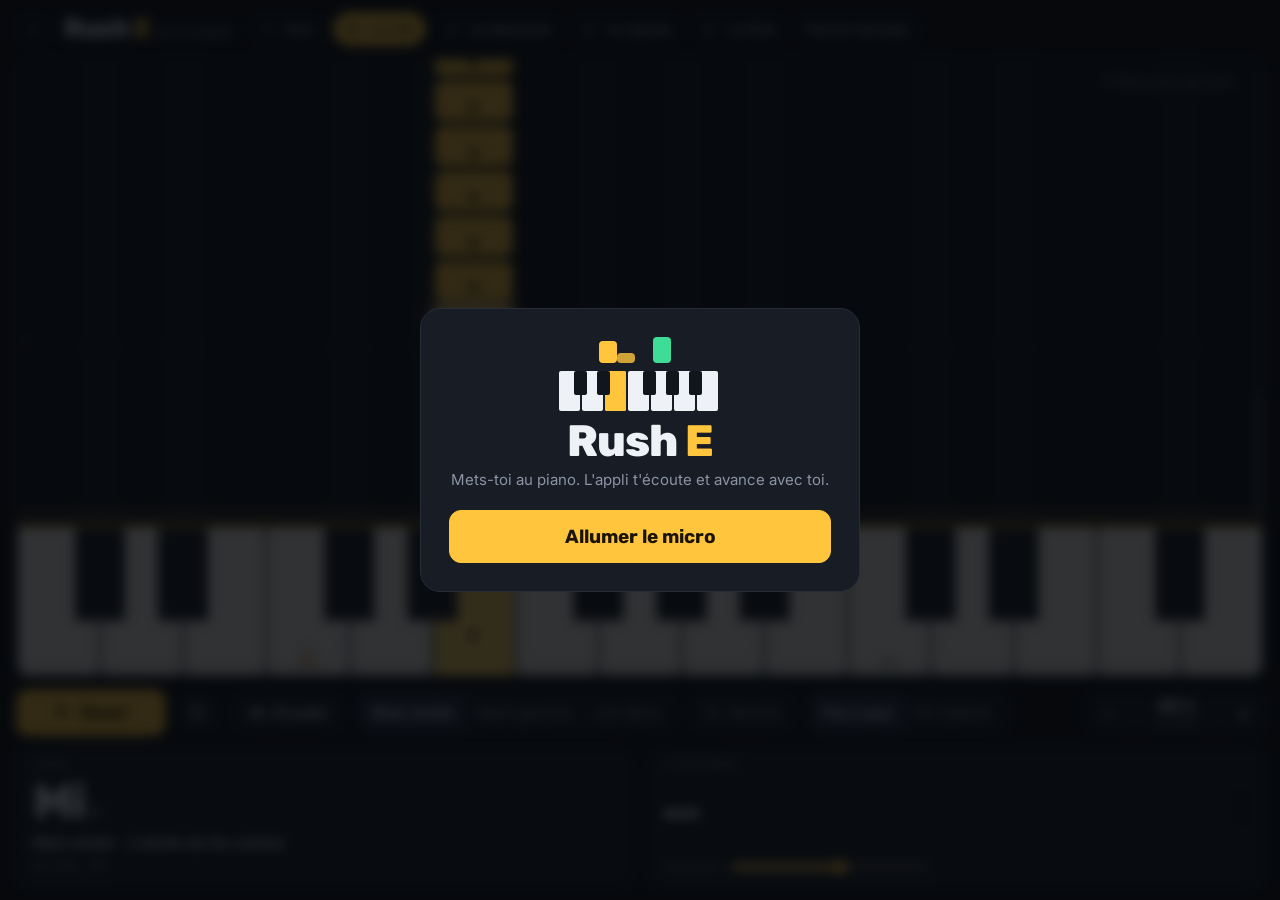
==== commit 17dd95a5: "Ajoute Für Elise et une page d'accueil des morceaux - Moteur partagé (piano/trainer.js + trainer.css" ====
--- a/rush-e/index.html
+++ b/rush-e/index.html
@@ -7,147 +7,12 @@
 <link rel="preconnect" href="https://fonts.googleapis.com">
 <link rel="preconnect" href="https://fonts.gstatic.com" crossorigin>
 <link rel="stylesheet" href="https://fonts.googleapis.com/css2?family=Rubik:wght@500;700;800&family=Inter:wght@400;500;600&display=swap">
-<style>
-/* Comme dans la vidéo : les notes tombent sur le clavier. En dessous, « Joue » et « J'entends ». */
-:root{
-  --ink:#0c0f14;        /* fond */
-  --stage:#0f1218;      /* zone où tombent les notes */
-  --panel:#171c25;      /* cartes */
-  --line:#262d39;       /* filets */
-  --muted:#8b94a5;      /* texte secondaire */
-  --text:#eef1f6;       /* texte */
-  --amber:#ffc53d;      /* notes à jouer (comme la vidéo) */
-  --amber-hi:#ffe08a;
-  --mint:#3ddc97;       /* réussi */
-  --lh:#6cb8ff;         /* main gauche */
-  --coral:#ff6b6b;      /* raté */
-  --f-display:"Rubik", ui-rounded, "SF Pro Rounded", system-ui, sans-serif;
-  --f-text:"Inter", system-ui, -apple-system, "Segoe UI", Roboto, sans-serif;
-  color-scheme:dark;
-}
-*{box-sizing:border-box}
-[hidden]{display:none!important}
-html,body{height:100%;margin:0}
-body{background:var(--ink);color:var(--text);font:15px/1.45 var(--f-text);-webkit-font-smoothing:antialiased;overflow:hidden}
-button{font:inherit;color:inherit;cursor:pointer}
-button:disabled{cursor:default;opacity:.35}
-button:focus-visible,input:focus-visible{outline:2px solid var(--amber);outline-offset:2px}
-
-#app{height:100%;display:flex;flex-direction:column;gap:10px;
-  padding-block:max(10px,env(safe-area-inset-top,0px)) max(10px,env(safe-area-inset-bottom,0px));
-  padding-left:max(16px,env(safe-area-inset-left,0px));padding-right:max(16px,env(safe-area-inset-right,0px))}
-
-header{display:flex;align-items:center;gap:14px;min-width:0}
-.brand{display:flex;align-items:baseline;gap:8px;flex:none}
-.brand b{font:800 26px/1 var(--f-display);letter-spacing:-.5px}
-.brand b i{font-style:normal;color:var(--amber)}
-.brand span{font:500 13px/1 var(--f-display);color:var(--muted);text-transform:uppercase;letter-spacing:.12em}
-.chips{display:flex;gap:6px;overflow-x:auto;min-width:0;flex:1;scrollbar-width:none;padding:2px}
-.chips::-webkit-scrollbar{display:none}
-.chip{flex:none;border:1px solid var(--line);background:transparent;border-radius:999px;padding:6px 12px 6px 10px;display:flex;align-items:center;gap:8px;white-space:nowrap;font-size:14px}
-.chip .num{font:700 12px/1 var(--f-display);color:var(--muted);width:18px;height:18px;border-radius:50%;display:grid;place-items:center;border:1px solid var(--line)}
-.chip .st{font-size:11px;letter-spacing:1px;color:var(--amber)}
-.chip .st i{font-style:normal;color:#3a4250}
-.chip[aria-pressed="true"]{background:var(--amber);color:#1b1404;border-color:var(--amber)}
-.chip[aria-pressed="true"] .num{color:#1b1404;border-color:rgba(27,20,4,.35)}
-.chip[aria-pressed="true"] .st,.chip[aria-pressed="true"] .st i{color:#1b1404}
-.chip[aria-pressed="true"] .st i{opacity:.3}
-
-.stage{position:relative;flex:1;min-height:240px;border-radius:16px;overflow:hidden;background:var(--stage);border:1px solid var(--line)}
-#hw{position:absolute;inset:0;width:100%;height:100%;display:block;touch-action:none;cursor:grab}
-#hw.dragging{cursor:grabbing}
-.scrollhint{position:absolute;top:10px;right:16px;pointer-events:none;font:600 12px/1 var(--f-text);color:var(--muted);background:rgba(12,15,20,.7);border:1px solid var(--line);border-radius:999px;padding:6px 10px;transition:opacity .3s}
-.big{position:absolute;inset:0 0 25% 0;display:grid;place-items:center;pointer-events:none;font:800 min(26vh,150px)/1 var(--f-display);color:var(--amber);text-shadow:0 0 40px rgba(255,197,61,.35)}
-.pop{position:absolute;top:14px;left:0;right:0;text-align:center;pointer-events:none;font:700 18px/1 var(--f-display);opacity:0;transition:opacity .25s}
-.pop.on{opacity:1}
-
-.controls{display:flex;flex-wrap:wrap;align-items:center;gap:10px}
-.btn{border:1px solid var(--line);background:var(--panel);border-radius:12px;padding:10px 16px;display:inline-flex;align-items:center;gap:8px;font-weight:600}
-.btn:hover{border-color:#3a4352}
-.btn.primary{background:var(--amber);border-color:var(--amber);color:#1b1404;font:700 17px/1 var(--f-display);padding:12px 22px;min-width:150px;justify-content:center}
-.btn.primary:hover{background:var(--amber-hi)}
-.btn.icon{padding:10px 12px}
-.btn svg{width:18px;height:18px;flex:none}
-.seg{display:inline-flex;background:var(--panel);border:1px solid var(--line);border-radius:12px;padding:3px}
-.seg button{border:0;background:transparent;border-radius:9px;padding:8px 12px;font-weight:600;color:var(--muted)}
-.seg button[aria-pressed="true"]{background:#2a3140;color:var(--text)}
-.speed{display:inline-flex;align-items:center;gap:4px;background:var(--panel);border:1px solid var(--line);border-radius:12px;padding:3px}
-.speed button{border:0;background:transparent;width:34px;height:34px;border-radius:9px;font:700 18px/1 var(--f-display)}
-.speed button:hover{background:#232a36}
-.speed output{min-width:92px;text-align:center;font-variant-numeric:tabular-nums;line-height:1.1}
-.speed output b{font:700 16px/1 var(--f-display)}
-.speed output small{display:block;color:var(--muted);font-size:11px}
-.spacer{flex:1}
-.btn.toggle{color:var(--muted)}
-.btn.toggle[aria-pressed="true"]{color:var(--text);border-color:var(--lh);background:rgba(108,184,255,.12)}
-#loopBtn[aria-pressed="true"]{border-color:var(--mint);background:rgba(61,220,151,.12)}
-
-.panel{display:grid;grid-template-columns:minmax(0,1fr) minmax(0,1fr);gap:10px}
-.card{background:var(--panel);border:1px solid var(--line);border-radius:16px;padding:12px 16px;min-width:0}
-.lbl{font:600 11px/1 var(--f-text);text-transform:uppercase;letter-spacing:.14em;color:var(--muted)}
-.row{display:flex;align-items:flex-end;justify-content:space-between;gap:12px}
-.note-big{font:800 48px/1 var(--f-display);margin-top:8px;letter-spacing:-1px;white-space:nowrap;overflow:hidden;text-overflow:ellipsis}
-.note-big small{font:600 16px/1 var(--f-display);color:var(--muted);margin-left:6px;letter-spacing:0}
-.where{margin-top:6px;font-weight:600}
-.next{margin-top:2px;color:var(--muted);font-size:13px}
-.heard-note{font:800 48px/1 var(--f-display);margin-top:8px;transition:color .15s}
-.heard-note.ok{color:var(--mint)}
-.heard-note.off{color:var(--coral)}
-.meter{width:10px;height:48px;border-radius:5px;background:#0f1319;border:1px solid var(--line);position:relative;overflow:hidden;flex:none}
-.meter i{position:absolute;left:0;right:0;bottom:0;background:linear-gradient(to top,var(--mint),var(--amber));height:0}
-.meter u{position:absolute;left:0;right:0;height:2px;background:#fff;opacity:.5}
-.hint{margin-top:6px;font-weight:600;min-height:21px}
-.hint.ok{color:var(--mint)}.hint.off{color:var(--coral)}
-.sens{display:flex;align-items:center;gap:8px;margin-top:4px;color:var(--muted);font-size:12px}
-.sens input{flex:1;min-width:0;max-width:200px;accent-color:var(--amber)}
-
-.overlay{position:fixed;inset:0;background:rgba(6,8,11,.82);backdrop-filter:blur(6px);display:grid;place-items:center;z-index:20;padding:20px}
-.dialog{background:var(--panel);border:1px solid var(--line);border-radius:20px;padding:28px;max-width:440px;width:100%;text-align:center}
-.dialog h1{font:800 44px/1 var(--f-display);margin:6px 0 6px;letter-spacing:-1px}
-.dialog h1 i{font-style:normal;color:var(--amber)}
-.dialog p{color:var(--muted);margin:0 0 20px}
-.dialog .btn.primary{width:100%;font-size:19px;padding:16px}
-.dialog .btns{display:flex;gap:8px;margin-top:10px}
-.dialog .btns .btn{flex:1;justify-content:center}
-.stars{font-size:44px;letter-spacing:6px;color:var(--amber);margin:6px 0 2px}
-.stars i{font-style:normal;color:#323a48}
-.score{font:700 20px/1.3 var(--f-display);margin-bottom:18px}
-.score small{display:block;font:500 14px/1.4 var(--f-text);color:var(--muted)}
-.mini{background:none;border:0;color:var(--muted);text-decoration:underline;margin-top:14px;font-size:13px}
-.logo{width:170px;height:76px;display:block;margin:0 auto}
-.err{color:var(--coral);font-size:14px;margin:-8px 0 16px}
-
-@media (max-width:560px){
-  body{overflow:auto}
-  #app{height:auto;min-height:100%}
-  .stage{flex:none;height:50vh;min-height:280px}
-  .brand span{display:none}
-  header{flex-wrap:wrap}
-  .chips{flex-basis:100%;order:3}
-  .btn.primary{flex:1;min-width:0}
-  .controls .spacer{display:none}
-  .note-big,.heard-note{font-size:36px}
-  .card{padding:10px 12px}
-}
-@media (max-height:520px) and (min-width:561px){
-  body{overflow:auto}
-  #app{height:auto;min-height:100%;gap:6px;padding-block:max(6px,env(safe-area-inset-top,0px)) max(6px,env(safe-area-inset-bottom,0px))}
-  .brand b{font-size:20px}.brand span{display:none}
-  .chip{padding:4px 10px 4px 8px;font-size:13px}
-  .stage{flex:none;height:calc(100vh - 106px);min-height:190px}
-  .controls{gap:6px;flex-wrap:nowrap;overflow-x:auto;scrollbar-width:none}
-  .controls::-webkit-scrollbar{display:none}
-  .btn{padding:7px 11px;flex:none}.btn.primary{min-width:104px;padding:9px 14px;font-size:15px}
-  .seg{flex:none}.seg button{padding:6px 9px;font-size:13px}.btn.toggle{font-size:13px}
-  .speed{flex:none}.speed button{width:28px;height:28px}.speed output{min-width:70px}
-  .controls .spacer{display:none}
-}
-@media (prefers-reduced-motion:reduce){*{transition:none!important}}
-</style>
+<link rel="stylesheet" href="../piano/trainer.css">
 </head>
 <body>
 <div id="app">
   <header>
+    <a class="home" href="../" aria-label="Tous les morceaux">‹</a>
     <div class="brand"><b>Rush <i>E</i></b><span>au piano</span></div>
     <nav class="chips" id="chips" aria-label="Parties du morceau"></nav>
   </header>
@@ -230,21 +95,9 @@
   </div>
 </div>
 
+<script src="../piano/trainer.js"></script>
 <script>
-(function(){
-'use strict';
-
-/* ================= Musique ================= */
-const NOTE_FR=['Do','Do♯','Ré','Ré♯','Mi','Fa','Fa♯','Sol','Sol♯','La','La♯','Si'];
-const NOTE_EN=['C','C♯','D','D♯','E','F','F♯','G','G♯','A','A♯','B'];
-const pc=m=>((Math.round(m)%12)+12)%12;
-const nameFr=m=>NOTE_FR[pc(m)];
-const nameEn=m=>NOTE_EN[pc(m)];
-const isBlack=m=>[1,3,6,8,10].includes(pc(m));
-
-function N(beat,dur,m){return {beat,dur,m:Array.isArray(m)?m:[m]};}
-const eighths=(start,arr)=>arr.map((m,i)=>N(start+i*.5,.5,m));
-const rep=(n,v)=>Array(n).fill(v);
+PianoTrainer(({N,eighths,rep})=>{
 // Main gauche « La mineur » : La grave, Do+Mi, Mi grave, Do+Mi.
 function amPattern(){const r=[];for(let b=0;b<4;b++)r.push(N(4*b,1,45),N(4*b+1,1,[48,52]),N(4*b+2,1,40),N(4*b+3,1,[48,52]));return r;}
 
@@ -276,699 +129,8 @@
     p.lh.forEach(n=>lh.push(N(n.beat+off,n.dur,n.m)));off+=p.len;});
   PARTS.tout={name:'Tout le morceau',len:off,rh,lh};
 })();
-const SECTION_IDS=[...ORDER,'tout'];
-const BPM=110; // tempo de la vidéo
-
-/* ================= Réglages mémorisés ================= */
-const KEY='rushE.piano.v1';
-let saved={};try{saved=JSON.parse(localStorage.getItem(KEY)||'{}')||{};}catch(e){saved={};}
-function save(){try{localStorage.setItem(KEY,JSON.stringify(saved));}catch(e){}}
-saved.stars=saved.stars||{};
-
-/* ================= État ================= */
-const S={
-  sec:SECTION_IDS.includes(saved.sec)?saved.sec:'mi',
-  hand:['lh','both'].includes(saved.hand)?saved.hand:'rh',
-  bassOnly:saved.bassOnly===true, loop:0, loopA:0, loopB:0, loops:0,
-  mode:saved.mode==='rhythm'?'rhythm':'wait',
-  speed:typeof saved.speed==='number'?Math.min(1.2,Math.max(.3,saved.speed)):.5,
-  sens:typeof saved.sens==='number'?saved.sens:6,
-  phase:'idle', clock:-2, notes:[], pending:0, last:-1, mic:false, manual:false,
-  lo:57, hi:76, keyFx:{}
-};
-const bps=()=>BPM/60*S.speed;
-const effHand=()=>PARTS[S.sec].rh.length?S.hand:'lh';
-// Les notes à jouer : une main, ou les deux regroupées par moment (tout ce qui commence au même temps).
-function sectionNotes(){
-  const p=PARTS[S.sec],h=effHand(),lhOk=n=>!(S.bassOnly&&n.m.length>1);
-  let src;
-  if(h==='both'){
-    const all=[...p.rh.filter(n=>(n.hand||'rh')==='rh').map(n=>({...n,hand:'rh'})),...p.lh.filter(lhOk).map(n=>({...n,hand:'lh'}))];
-    const by=new Map();
-    all.forEach(n=>{const k=n.beat.toFixed(3);if(!by.has(k))by.set(k,{beat:n.beat,parts:[]});by.get(k).parts.push({m:n.m,dur:n.dur,hand:n.hand});});
-    src=[...by.values()].sort((a,b)=>a.beat-b.beat);
-  }else{
-    src=p[h].filter(n=>(n.hand||h)==='rh'||lhOk(n)).map(n=>({beat:n.beat,parts:[{m:n.m,dur:n.dur,hand:n.hand||h}]}));
-  }
-  return src.map((g,i)=>{const hands=new Set(g.parts.map(q=>q.hand));
-    return {beat:g.beat,dur:Math.max(...g.parts.map(q=>q.dur)),m:[...new Set(g.parts.flatMap(q=>q.m))],parts:g.parts,
-      hand:hands.size>1?'both':[...hands][0],rh:g.parts.filter(q=>q.hand==='rh').flatMap(q=>q.m),
-      lh:g.parts.filter(q=>q.hand==='lh').flatMap(q=>q.m),i,st:'todo',slip:false};});
-}
-
-function loadSection(){
-  S.notes=sectionNotes();S.loop=0;S.loops=0;
-  S.pending=0;S.last=-1;S.clock=S.mode==='rhythm'?-4:-2;S.phase='idle';
-  S.endBeat=Math.max(...S.notes.map(n=>n.beat+n.dur))+.5;
-  S.hits=0;S.perfect=0;S.errors=0;S.keyFx={};S.seeked=false;S.countEnd=0;
-  // clavier : juste les touches utiles, au moins deux octaves
-  let lo=Math.min(...S.notes.flatMap(n=>n.m))-1,hi=Math.max(...S.notes.flatMap(n=>n.m))+1;
-  while(countWhite(lo,hi)<15){lo--;if(countWhite(lo,hi)<15)hi++;}
-  while(isBlack(lo))lo--;while(isBlack(hi))hi++;
-  S.lo=lo;S.hi=hi;
-  demoStop();hideEnd();setBig('');
-  updateNoteCards(true);renderChips();renderPlay();
-}
-function countWhite(a,b){let c=0;for(let m=a;m<=b;m++)if(!isBlack(m))c++;return c;}
-
-/* ================= Audio ================= */
-let ctx=null,master=null,an=null,an2=null,tbuf=null,fbuf=null,cbuf=null,prevMag=null;
-function ensureCtx(){
-  if(!ctx){const AC=window.AudioContext||window.webkitAudioContext;ctx=new AC();master=ctx.createGain();master.gain.value=.8;master.connect(ctx.destination);}
-  if(ctx.state==='suspended')ctx.resume();
-  return ctx;
-}
-async function startMic(){
-  ensureCtx();
-  if(!navigator.mediaDevices||!navigator.mediaDevices.getUserMedia)throw new Error('nomedia');
-  const stream=await navigator.mediaDevices.getUserMedia({audio:{echoCancellation:false,noiseSuppression:false,autoGainControl:false}});
-  const src=ctx.createMediaStreamSource(stream);
-  an=ctx.createAnalyser();an.fftSize=2048;an.smoothingTimeConstant=0;src.connect(an);
-  an2=ctx.createAnalyser();an2.fftSize=8192;an2.smoothingTimeConstant=0;src.connect(an2);cbuf=new Float32Array(an2.frequencyBinCount);
-  tbuf=new Float32Array(an.fftSize);fbuf=new Float32Array(an.frequencyBinCount);prevMag=new Float32Array(an.frequencyBinCount);
-  S.mic=true;
-}
-
-// Son de piano synthétique (partiels qui s'éteignent), pour « Écouter ».
-const pianoCache={};
-function pianoBuf(m){
-  if(pianoCache[m])return pianoCache[m];
-  const sr=ctx.sampleRate,f0=440*Math.pow(2,(m-69)/12),dur=m<55?3:2.2,n=Math.floor(sr*dur);
-  const buf=ctx.createBuffer(1,n,sr),d=buf.getChannelData(0);
-  for(let h=1;h<=10;h++){
-    const f=h*f0*Math.sqrt(1+.0004*h*h);if(f>sr/2.3)break;
-    const amp=Math.pow(h,-1.15)*(h===2?.8:1),k=(1.1+.55*h)*Math.pow(f0/262,.35);
-    const w=2*Math.PI*f/sr,c=2*Math.cos(w);let y1=Math.sin(-w),y2=Math.sin(-2*w),e=amp;const de=Math.exp(-k/sr);
-    for(let i=0;i<n;i++){const y=c*y1-y2;y2=y1;y1=y;d[i]+=y*e;e*=de;}
-  }
-  let peak=0;for(let i=0;i<n;i++){const a=Math.min(1,i/(sr*.004));d[i]*=a;peak=Math.max(peak,Math.abs(d[i]));}
-  const g=peak?.85/peak:1;for(let i=0;i<n;i++)d[i]*=g;
-  return pianoCache[m]=buf;
-}
-const voices=new Set();
-function strike(m,when,len,vol){
-  const s=ctx.createBufferSource();s.buffer=pianoBuf(m);
-  const g=ctx.createGain();g.gain.setValueAtTime(vol,when);g.gain.setTargetAtTime(0,when+Math.max(.1,len),.08);
-  s.connect(g);g.connect(master);s.start(when);s.stop(when+len+.8);
-  voices.add(s);s.onended=()=>voices.delete(s);
-}
-function click(when,strong){
-  const o=ctx.createOscillator(),g=ctx.createGain();o.frequency.value=strong?1760:1320;
-  g.gain.setValueAtTime(.0001,when);g.gain.exponentialRampToValueAtTime(.35,when+.002);g.gain.exponentialRampToValueAtTime(.0001,when+.05);
-  o.connect(g);g.connect(master);o.start(when);o.stop(when+.06);
-}
-
-/* ================= Écoute (hauteur + attaque) ================= */
-const DET={rms:0,floor:.002,flux:0,flh:[],env:[],sh:[],lastOnset:-1e9,pitch:null,hist:[],attempt:null,stable:[],mute:0};
-let ds=null,cm=null,dd=null;
-function yin(x,sr){
-  const Nn=x.length,tauMax=Math.min(Math.floor(sr/72),Nn>>1),tauMin=Math.max(2,Math.floor(sr/1500)),W=Nn-tauMax;
-  if(!dd||dd.length<tauMax+2){dd=new Float32Array(tauMax+2);cm=new Float32Array(tauMax+2);}
-  for(let t=1;t<=tauMax;t++){let s=0;for(let i=0;i<W;i++){const v=x[i]-x[i+t];s+=v*v;}dd[t]=s;}
-  let run=0;cm[0]=1;for(let t=1;t<=tauMax;t++){run+=dd[t];cm[t]=run>0?dd[t]*t/run:1;}
-  let tau=-1;
-  for(let t=tauMin;t<=tauMax;t++){if(cm[t]<.15){while(t+1<=tauMax&&cm[t+1]<cm[t])t++;tau=t;break;}}
-  if(tau<0){let mi=tauMin;for(let t=tauMin;t<=tauMax;t++)if(cm[t]<cm[mi])mi=t;if(cm[mi]<.3)tau=mi;else return null;}
-  const a=cm[tau-1],b=cm[tau],c=tau+1<=tauMax?cm[tau+1]:b,den=a+c-2*b,sh=den?(a-c)/(2*den):0;
-  return {f:sr/(tau+sh),conf:1-b};
-}
-const toMidi=f=>69+12*Math.log2(f/440);
-function gate(){return Math.max(.0025,DET.floor*(11-S.sens)*.9+.0015);}
-
-function analyse(ts){
-  if(!an)return;
-  an.getFloatTimeDomainData(tbuf);
-  let s=0;for(let i=tbuf.length-512;i<tbuf.length;i++)s+=tbuf[i]*tbuf[i];
-  const rms=Math.sqrt(s/512);DET.rms=rms;
-  if(rms<DET.floor)DET.floor=DET.floor*.7+rms*.3;else if(rms<DET.floor*3)DET.floor=Math.min(.05,DET.floor*1.002);
-  DET.floor=Math.max(DET.floor,.0003);
-  an.getFloatFrequencyData(fbuf);let fl=0;
-  const hi=Math.min(fbuf.length-1,400);
-  for(let i=8;i<hi;i++){const mag=Math.pow(10,fbuf[i]/20);const df=mag-prevMag[i];if(df>0)fl+=df;prevMag[i]=mag;}
-  DET.flux=fl;
-  DET.sh.push({t:ts,d:Float32Array.from(fbuf)});while(DET.sh.length>12)DET.sh.shift();
-  // flux de référence = médiane des images récentes (un battement entre cordes ne le fait pas bondir, un coup de marteau oui)
-  const flMed=DET.flh.length?[...DET.flh].sort((a,b)=>a-b)[DET.flh.length>>1]:fl;DET.flh.push(fl);if(DET.flh.length>8)DET.flh.shift();
-  const q=fl/Math.max(flMed,1e-5);
-  const g=gate();let pitch=null;
-  if(rms>g){
-    if(!ds||ds.length!==tbuf.length>>1)ds=new Float32Array(tbuf.length>>1);
-    for(let i=0;i<ds.length;i++)ds[i]=(tbuf[2*i]+tbuf[2*i+1])*.5;
-    const r=yin(ds,ctx.sampleRate/2);
-    if(r&&r.conf>.82&&r.f>70&&r.f<1500)pitch=toMidi(r.f);
-  }
-  DET.pitch=pitch;
-  const pre=DET.hist.length?[...DET.hist].sort((a,b)=>a-b)[DET.hist.length>>1]:null; // ce qui sonnait juste avant
-  if(pitch!==null){DET.hist.push(pitch);if(DET.hist.length>3)DET.hist.shift();}else DET.hist.length=0;
-  // attaque (on ne remonte pas avant la dernière attaque, pour ne pas la redéclencher pendant sa montée)
-  DET.env.push({t:ts,v:rms});while(DET.env.length&&DET.env[0].t<ts-110)DET.env.shift();
-  let mn=1;for(let i=0;i<DET.env.length-1;i++)if(DET.env[i].t>DET.lastOnset)mn=Math.min(mn,DET.env[i].v);
-  if(mn===1)mn=rms;
-  let onset=false;const strong=q>=4||rms>mn*4; // coup de marteau, ou volume qui bondit (un battement ne fait jamais ×4)
-  if(ts-DET.lastOnset>85&&rms>g*1.4&&ts>DET.mute){
-    if(rms>mn*1.45+.0015)onset=true;
-    else if(strong&&q>=6&&rms>mn*1.1)onset=true;
-  }
-  if(onset){const prevOn=DET.lastOnset;DET.lastOnset=ts;
-    // une attaque faible (battement) n'écrase jamais une attaque franche encore en cours d'analyse
-    if(strong||!DET.attempt||DET.attempt.weak){const a={t:ts,clock:S.clock-bps()*.03,samples:[],weak:!strong,pre,mn};
-      const tg=attemptTarget(a);if(melodyCheck(tg)&&specRead()){a.base=tg.rh.map(trio);a.lhBase=tg.lh.map(m=>lhParts(m,tg.rh));
-        // creux juste avant l'attaque, sans remonter avant l'attaque précédente
-        a.sbase=tg.rh.map(m=>{let v=Infinity;for(const e of DET.sh)if(e.t>=Math.max(ts-110,prevOn+15)&&e.t<ts-8)v=Math.min(v,shortMag(m,e.d));
-          if(v===Infinity){const e=DET.sh[DET.sh.length-2];v=e?shortMag(m,e.d):0;}return v;});}
-      DET.attempt=a;}}
-  const at=DET.attempt;
-  // une attaque jugée faible à sa toute première image peut se confirmer franche dans les 50 ms qui suivent
-  if(at&&at.weak&&ts-at.t<=50&&(q>=4||rms>at.mn*4))at.weak=false;
-  if(at){
-    const tgt=attemptTarget(at),chord=!!(tgt&&tgt.m.length>1);
-    if(pitch!==null&&ts-at.t>20)at.samples.push(pitch);
-    const sm=at.samples,L=sm.length,avg=L>=2?(sm[L-1]+sm[L-2])/2:0;
-    const stable=L>=2&&Math.abs(sm[L-1]-sm[L-2])<.6;
-    if(melodyCheck(tgt)){
-      // Deux mains : la main gauche couvre le grave, on vérifie la mélodie (main droite) :
-      // soit on l'entend seule, soit sa note vient de ressortir nettement plus que ses voisines.
-      const age=ts-at.t,yinOK=stable&&tgt.rh.some(x=>Math.abs(x-avg)<=.6);
-      if(at.weak){if(age>200)DET.attempt=null;} // battement de ce qui sonne déjà : ignoré
-      else if(age>=60&&(yinOK||melodyHeard(tgt,at.base,at.sbase,age))&&leftHeard(tgt,at.lhBase)){DET.attempt=null;resolveAttempt(at,tgt.rh[0],ts);}
-      else if(age>340)DET.attempt=null;
-    }
-    else if(chord){
-      // Accord : une attaque faible (battement de ce qui sonne déjà) ne compte pas. Une attaque franche compte
-      // si la hauteur entendue tombe dans l'accord, ou si aucune hauteur unique ne ressort (plusieurs notes à la fois).
-      if(at.weak){if(ts-at.t>200)DET.attempt=null;}
-      else if(stable){DET.attempt=null;const lo=Math.min(...tgt.m)-1.2,hi=Math.max(...tgt.m)+1.2;
-        if((avg>=lo&&avg<=hi)||matches(tgt,avg))resolveAttempt(at,tgt.m[0],ts);}
-      else if(ts-at.t>=240){DET.attempt=null;resolveAttempt(at,tgt.m[0],ts);}
-    }
-    else if(stable&&at.weak){
-      DET.attempt=null;
-      const fresh=at.pre===null||Math.abs(avg-at.pre)>.6;
-      if(fresh&&tgt&&tgt.m.some(x=>Math.abs(x-avg)<=.6))resolveAttempt(at,avg,ts); // sinon : battement d'une note qui sonne déjà, on ignore
-    }
-    else if(stable){DET.attempt=null;resolveAttempt(at,avg,ts);}
-    else if(ts-at.t>280)DET.attempt=null;
-  }
-  // note qui arrive sans attaque nette (legato) : seulement en pas à pas
-  if(pitch!==null){DET.stable.push(pitch);if(DET.stable.length>5)DET.stable.shift();}else DET.stable.length=0;
-  if(!DET.attempt&&S.phase==='play'&&S.mode==='wait'&&DET.stable.length>=5&&S.notes[S.pending]&&S.notes[S.pending].m.length===1&&effHand()!=='both'){
-    const st=DET.stable,avg=st.reduce((a,b)=>a+b,0)/st.length;
-    if(st.every(v=>Math.abs(v-avg)<.4)){
-      const t=S.notes[S.pending],prev=S.notes[S.last];
-      if(t&&matches(t,avg)&&!(prev&&prev.m.some(x=>pc(x)===pc(avg)))){accept(S.pending,ts);DET.stable.length=0;}
-    }
-  }
-}
-function attemptTarget(at){
-  if(S.mode==='wait')return S.notes[S.pending]||null;
-  const spb=1/bps();let best=null,bd=1e9;
-  for(const n of S.notes){if(n.st!=='todo')continue;const d=Math.abs((at.clock-n.beat)*spb);if(d<.3&&d<bd){bd=d;best=n;}}
-  return best;
-}
-function melodyCheck(t){return !!(t&&effHand()==='both'&&t.rh.length);}
-function specRead(){if(!an2)return false;an2.getFloatFrequencyData(cbuf);return true;}
-function peakMag(f){
-  const bw=ctx.sampleRate/an2.fftSize,k=f/bw,a=Math.max(1,Math.floor(k*.988)),b=Math.min(cbuf.length-1,Math.ceil(k*1.012));
-  let m=0;for(let i=a;i<=b;i++){const v=Math.pow(10,cbuf[i]/20);if(v>m)m=v;}return m;
-}
-const semi=Math.pow(2,1/12);
-function trio(m){const f=440*Math.pow(2,(m-69)/12),v=x=>peakMag(x)+.5*peakMag(2*x);return {c:v(f),lo:v(f/semi),hi:v(f*semi)};}
-// harmoniques 2 et 3 de la note dans la fenêtre courte (assez fines pour séparer deux demi-tons voisins)
-function shortMag(m,d){
-  const bw=ctx.sampleRate/an.fftSize,f=440*Math.pow(2,(m-69)/12);let s=0;
-  for(const h of [2,3]){const k=Math.round(h*f/bw);let mx=0;for(let i=k-1;i<=k+1;i++)if(i>0&&i<d.length)mx=Math.max(mx,Math.pow(10,d[i]/20));s+=mx;}
-  return s;
-}
-// La mélodie est entendue si sa note domine ses voisines d'un demi-ton et vient d'être (re)frappée.
-function melodyHeard(n,base,sbase,age){
-  if(!specRead())return false;
-  return n.rh.every((m,i)=>{const now=trio(m),b=base?base[i]:{c:0,lo:0,hi:0};
-    const dc=now.c-b.c,dl=Math.max(0,now.lo-b.lo),dh=Math.max(0,now.hi-b.hi);
-    // la fenêtre longue (170 ms) ne reflète le nouveau son qu'au bout de ~150 ms : avant, on compare les hausses
-    const dominant=(dc>0&&dc>=1.5*Math.max(dl,dh))||(age>=150&&now.c>=1.4*Math.max(now.lo,now.hi));
-    const fresh=shortMag(m,fbuf)>=1.6*(sbase?sbase[i]:0)+1e-6;
-    return dominant&&fresh;});
-}
-// Main gauche : chacune de ses notes doit avoir été frappée (ses harmoniques graves remontent),
-// en ignorant celles qui tombent sur la mélodie (elles remontent de toute façon).
-function lhParts(m,rh){
-  const f=440*Math.pow(2,(m-69)/12),rf=rh.flatMap(x=>{const g=440*Math.pow(2,(x-69)/12);return [g,2*g,3*g];});
-  return [1,2,3].map(h=>h*f).filter(x=>!rf.some(r=>Math.abs(r/x-1)<.02)).map(x=>peakMag(x));
-}
-function leftHeard(n,base){
-  if(!n.lh.length)return true;
-  if(!specRead()||!base)return false;
-  // audible : au moins 15 % du niveau de la mélodie (en dessous : bruit de fond, ou débordement d'une note voisine)
-  const ref=Math.max(...n.rh.map(m=>peakMag(440*Math.pow(2,(m-69)/12))),1e-6);
-  return n.lh.every((m,i)=>{const now=lhParts(m,n.rh),b=base[i]||[];return now.some((v,k)=>v>2*(b[k]||0)&&v>=.15*ref);});
-}
-function pcDist(a,b){let d=((a-b)%12+12)%12;return Math.min(d,12-d);}
-function matches(n,m){return n.m.some(x=>pcDist(x,m)<=.6);}
-
-function resolveAttempt(at,m,ts){
-  if(S.phase!=='play')return;
-  if(S.mode==='wait'){
-    const t=S.notes[S.pending];if(!t)return;
-    if(matches(t,m)){accept(S.pending,ts);return;}
-    if(stillRinging(m))return; // la note (ou l'accord) d'avant qui sonne encore
-    if(t.m.length>1||effHand()==='both')return;
-    wrong(t,m);
-  }else{
-    const spb=1/bps();let best=null,bd=1e9;
-    for(const n of S.notes){if(n.st!=='todo')continue;const dt=(at.clock-n.beat)*spb;if(dt<-.22||dt>.28)continue;if(Math.abs(dt)<bd&&matches(n,m)){bd=Math.abs(dt);best=n;}}
-    if(best){best.st='done';best.hitAt=ts;S.hits++;if(bd<.09)S.perfect++;S.last=best.i;burst(best,ts);
-      flashPop(bd<.09?'Parfait':bd<.17?'Bien':'Juste',bd<.17?'var(--mint)':'var(--amber)');}
-    else{if(stillRinging(m))return;S.errors++;flashPop('Raté','var(--coral)');}
-  }
-}
-function stillRinging(m){
-  const prev=S.notes[S.last];if(!prev)return false;
-  if(prev.m.some(x=>pcDist(x,m)<=.6))return true;
-  return prev.m.length>1&&m>=Math.min(...prev.m)-1.2&&m<=Math.max(...prev.m)+1.2;
-}
-function accept(i,ts){
-  const n=S.notes[i];n.st='done';n.hitAt=ts;S.hits++;if(!n.slip)S.perfect++;
-  S.last=i;S.pending=i+1;if(S.clock<n.beat)S.clock=n.beat;
-  burst(n,ts);updateNoteCards();
-}
-function wrong(t,m){
-  t.slip=true;S.errors++;
-  const d=((m-t.m[0])%12+12)%12,up=d>6;
-  showHint(`Tu joues ${nameFr(m)} · vise ${t.m.map(nameFr).join(' + ')}`,'off');
-  flashPop(up?'Plus à droite →':'Plus à gauche ←','var(--coral)');
-}
-
-/* ================= Boucle ================= */
-let lastTs=0;
-function frame(ts){
-  const dt=Math.min(.05,Math.max(0,(ts-lastTs)/1000));lastTs=ts;
-  if(S.mic&&S.phase!=='demo')analyse(ts);
-  update(dt,ts);
-  draw(ts);updateHeard(ts);
-  requestAnimationFrame(frame);
-}
-function update(dt,ts){
-  const p=PARTS[S.sec];
-  if(S.phase==='play'){
-    if(S.mode==='wait'){
-      const t=S.notes[S.pending];
-      S.clock+=dt*bps();
-      if(t&&S.clock>t.beat)S.clock=t.beat;
-      if(S.loop&&(!t||t.beat>=S.loopB-1e-6)&&S.clock>=Math.min(S.loopB,S.endBeat)-.05){loopAgain();return;}
-      if(!t&&S.clock>S.endBeat)finish();
-    }else{
-      let before=S.clock;S.clock=S.c0+(ts/1000-S.t0)*bps(); // horloge réelle : pas de dérive si l'écran rame
-      if(S.loop&&S.clock>=S.loopB){const span=S.loopB-S.loopA;S.c0-=span;S.clock-=span;before=S.clock;resetLoopNotes();loopFlash();}
-      if(S.clock<S.countEnd)setBig(String(Math.ceil(S.countEnd-S.clock-1e-6)));
-      else if(before<S.countEnd)setBig('');
-      const spb=1/bps();
-      for(const n of S.notes)if(n.st==='todo'&&(S.clock-n.beat)*spb>.3){n.st='miss';}
-      if(S.clock>S.endBeat)finish();
-      updateNoteCards();
-    }
-  }else if(S.phase==='demo'){
-    S.clock=demo.c0+(ctx.currentTime-demo.t0)*bps();
-    while(demo.k<demo.events.length&&demo.events[demo.k].beat<=S.clock+bps()*.25){
-      const e=demo.events[demo.k++];const when=demo.t0+(e.beat-demo.c0)/bps();
-      e.m.forEach(m=>strike(m,Math.max(ctx.currentTime,when),e.dur/bps()*.95,e.main?.5:.28));
-    }
-    for(const n of S.notes)if(n.st==='todo'&&n.beat<=S.clock){n.st='lit';n.hitAt=ts;S.last=n.i;}
-    updateNoteCards();
-    if(S.clock>p.len+.3){demoStop();backToDemoStart();}
-  }
-}
-
-/* ================= Commandes ================= */
-function anchor(){S.c0=S.clock;S.t0=performance.now()/1000;}
-function play(){
-  if(S.phase==='demo')demoStop();
-  if(S.phase==='end'||S.notes.every(n=>n.st!=='todo'))loadSection();
-  if(ctx)ensureCtx();
-  if(S.mode==='rhythm'&&(S.phase==='idle'||S.phase==='pause')){
-    S.countEnd=Math.max(0,S.clock);S.clock=S.countEnd-4;
-    if(ctx)for(let k=0;k<4;k++)click(ctx.currentTime+.03+k/bps(),k===0);
-  }
-  anchor();S.phase='play';renderPlay();
-}
-function pause(){if(S.phase==='play'){S.phase='pause';setBig('');renderPlay();}}
-function togglePlay(){if(S.phase==='play')pause();else play();}
-function restart(){loadSection();}
-function finish(){
-  if(S.phase!=='play')return;
-  S.phase='end';renderPlay();setBig('');
-  const total=Math.max(1,S.notes.filter(n=>n.st!=='skip').length),good=S.mode==='wait'?S.perfect:S.hits,ratio=good/total;
-  const stars=ratio>=.9?3:ratio>=.7?2:ratio>=.4?1:0;
-  if(!S.seeked&&!S.bassOnly){const k=S.sec+'.'+effHand(),st=saved.stars[k]=saved.stars[k]||{};st[S.mode]=Math.max(st[S.mode]||0,stars);save();renderChips();}
-  const from=S.seeked?' · depuis la mesure '+(Math.floor(S.seekFrom/4)+1):'';
-  const hl={rh:'main droite',lh:'main gauche',both:'deux mains'}[effHand()]+(S.bassOnly&&effHand()!=='rh'?' (basses seules)':'');
-  $('endSec').textContent=PARTS[S.sec].name+' · '+hl+' · '+Math.round(S.speed*100)+' %'+from;
-  $('endStars').innerHTML='★'.repeat(stars)+'<i>'+'★'.repeat(3-stars)+'</i>';
-  $('endScore').innerHTML=(S.mode==='wait'?`${good} / ${total} notes du premier coup`:`${good} / ${total} notes en rythme`)+
-    `<small>${stars===3?(S.mode==='wait'?'Prêt pour le mode « En rythme ».':'Essaie un peu plus vite.'):stars>=1?'Encore une fois, ça rentre.':'Ralentis un peu, ça va venir.'}</small>`;
-  const idx=SECTION_IDS.indexOf(S.sec);
-  $('endNext').hidden=idx>=SECTION_IDS.length-1;
-  $('endFaster').textContent=S.speed>=1.2?'Vitesse max':`Plus vite (${Math.round(Math.min(1.2,S.speed+.1)*100)} %)`;
-  $('endFaster').disabled=S.speed>=1.2;
-  $('endOv').hidden=false;
-  setTimeout(()=>$('endAgain').focus(),50);
-}
-function hideEnd(){$('endOv').hidden=true;}
-
-const demo={events:[],k:0,t0:0,c0:0};
-function demoStart(){
-  ensureCtx();
-  if(S.phase==='demo'){demoStop();backToDemoStart();return;}
-  const from=(S.phase==='idle'||S.phase==='pause')&&S.seeked?Math.max(0,S.clock):0;
-  loadSection();if(from>0)seekTo(from);
-  const p=PARTS[S.sec];
-  demo.events=[...p.rh.map(n=>({...n,main:effHand()!=='lh'})),...p.lh.map(n=>({...n,main:effHand()!=='rh'}))]
-    .sort((a,b)=>a.beat-b.beat);
-  if(S.sec==='tout'){ // la liste « main droite » de Tout contient déjà l'intro : on ne la double pas
-    const ids=new Set();demo.events=demo.events.filter(e=>{const key=e.beat+'|'+e.m.join();if(ids.has(key))return false;ids.add(key);return true;});
-  }
-  demo.from=from;demo.k=demo.events.findIndex(e=>e.beat>=from-.01);if(demo.k<0)demo.k=demo.events.length;
-  demo.c0=from-1;demo.t0=ctx.currentTime+.05;S.clock=demo.c0;S.phase='demo';renderPlay();
-}
-function backToDemoStart(){loadSection();if(demo.from>0)seekTo(demo.from);}
-function demoStop(){
-  if(S.phase==='demo'){voices.forEach(v=>{try{v.stop();}catch(e){}});voices.clear();S.phase='idle';DET.mute=performance.now()+400;renderPlay();}
-}
-
-/* ================= Rendu : notes qui tombent + clavier ================= */
-const cv=$('hw'),c2=cv.getContext('2d');let W=0,H=0,DPR=1;
-function resize(){
-  DPR=Math.min(2,window.devicePixelRatio||1);
-  const r=cv.getBoundingClientRect();W=r.width;H=r.height;cv.width=Math.round(W*DPR);cv.height=Math.round(H*DPR);
-}
-function geo(){
-  const kbH=Math.max(70,Math.min(150,H*.26)),hitY=H-kbH;
-  const whites=[];for(let m=S.lo;m<=S.hi;m++)if(!isBlack(m))whites.push(m);
-  const ww=W/whites.length,bw=ww*.6;
-  const wIdx={};whites.forEach((m,i)=>wIdx[m]=i);
-  const keyX=m=>isBlack(m)?wIdx[m+1]*ww-bw/2:wIdx[m]*ww; // gauche de la touche
-  const keyW=m=>isBlack(m)?bw:ww;
-  const ppb=Math.max(48,Math.min(150,hitY/5.2));
-  return {kbH,hitY,whites,ww,bw,keyX,keyW,ppb,y:b=>hitY-(b-S.clock)*ppb};
-}
-function rr(C,x,y,w,h,r){r=Math.min(r,w/2,h/2);C.beginPath();C.moveTo(x+r,y);C.arcTo(x+w,y,x+w,y+h,r);C.arcTo(x+w,y+h,x,y+h,r);C.arcTo(x,y+h,x,y,r);C.arcTo(x,y,x+w,y,r);C.closePath();}
-const parts=[];
-function burst(n,ts){
-  const g=geo();
-  n.m.forEach(m=>{const x=g.keyX(m)+g.keyW(m)/2;S.keyFx[m]=ts;
-    for(let k=0;k<16;k++){const a=-Math.PI*(.1+.8*Math.random()),v=60+Math.random()*170;
-      parts.push({x,y:g.hitY,vx:Math.cos(a)*v,vy:Math.sin(a)*v,t:ts,c:Math.random()<.5?'#ffc53d':'#3ddc97'});}});
-}
-function nextTodo(){for(const n of S.notes)if(n.st==='todo')return n.i;return -1;}
-function draw(ts){
-  const g=geo(),C=c2;C.setTransform(DPR,0,0,DPR,0,0);C.clearRect(0,0,W,H);
-  // couloirs des touches noires (repère discret)
-  C.fillStyle='rgba(255,255,255,.018)';
-  for(let m=S.lo;m<=S.hi;m++)if(isBlack(m))C.fillRect(g.keyX(m),0,g.bw,g.hitY);
-  // mesures
-  const b0=Math.floor(S.clock),b1=Math.ceil(S.clock+g.hitY/g.ppb);
-  for(let b=b0;b<=b1;b++){if(b<0||b%4)continue;const y=g.y(b);if(y<0||y>g.hitY)continue;
-    C.fillStyle='rgba(174,183,196,.12)';C.fillRect(0,y,W,1);
-    if(b<PARTS[S.sec].len){C.fillStyle='rgba(139,148,165,.6)';C.font='600 11px Inter,system-ui,sans-serif';C.textAlign='left';C.textBaseline='bottom';C.fillText(String(b/4+1),6,y-3);}}
-  // notes
-  const pend=S.mode==='wait'?S.pending:nextTodo();
-  C.save();C.beginPath();C.rect(0,0,W,g.hitY);C.clip();
-  for(const n of S.notes){
-    const yb=g.y(n.beat);
-    if(yb-n.dur*g.ppb>g.hitY+40||yb<-10)continue;
-    const isPend=S.phase!=='demo'&&n.i===pend&&n.st==='todo';
-    const age=n.hitAt?Math.min(1,(ts-n.hitAt)/600):0;
-    n.parts.forEach(part=>{const h=Math.max(10,part.dur*g.ppb-4),yt=yb-h,left=part.hand==='lh';
-    part.m.forEach(m=>{
-      const blk=isBlack(m),x=g.keyX(m)+(blk?1:2.5),w=g.keyW(m)-(blk?2:5);
-      let fill,txt=left?'#061a2e':'#1b1404',stroke=null;
-      if(n.st==='done'){fill='rgba(61,220,151,'+(1-age*.6)+')';txt='#06210f';}
-      else if(n.st==='lit')fill='rgba(255,224,138,'+(1-age*.5)+')';
-      else if(n.st==='skip'){fill=left?'rgba(108,184,255,.2)':'rgba(255,197,61,.2)';txt='rgba(10,14,20,.55)';}
-      else if(n.st==='miss'){fill='rgba(255,107,107,.16)';stroke='#ff6b6b';txt='#ff9a9a';}
-      else fill=left?(blk?'#4a9fe6':'#6cb8ff'):(blk?'#e8a91f':'#ffc53d');
-      if(isPend){const pulse=.5+.5*Math.sin(ts/170);C.shadowColor='rgba(255,224,138,.9)';C.shadowBlur=12+10*pulse;}
-      rr(C,x,yt,w,h-1,Math.min(7,w/3));C.fillStyle=fill;C.fill();C.shadowBlur=0;
-      if(stroke){C.strokeStyle=stroke;C.lineWidth=1.5;C.stroke();}
-      if(isPend){C.strokeStyle='#fff';C.lineWidth=2;C.stroke();}
-      if(w>=13){const fs=Math.round(Math.min(15,w*.55));C.fillStyle=txt;C.font=`700 ${fs}px Rubik,system-ui,sans-serif`;C.textAlign='center';C.textBaseline='bottom';
-        C.fillText(nameEn(m),x+w/2,yb-Math.max(3,Math.min(6,h*.15)));}
-    });});
-  }
-  C.restore();
-  // boucle : bande verte sur le bord gauche entre le début et la fin
-  if(S.loop){const ya=g.y(S.loopA),yb2=g.y(S.loopB),t=Math.max(0,yb2),bo=Math.min(g.hitY,ya);
-    if(bo>t){C.fillStyle='rgba(61,220,151,.07)';C.fillRect(0,t,W,bo-t);C.fillStyle='#3ddc97';C.fillRect(0,t,4,bo-t);}
-    C.fillStyle='rgba(61,220,151,.7)';[ya,yb2].forEach(y=>{if(y>=0&&y<=g.hitY)for(let x=0;x<W;x+=12)C.fillRect(x,y,6,1.5);});}
-  // rail de position dans la partie
-  {const top=10,bot=g.hitY-10,len=S.endBeat+2,fr=Math.max(0,Math.min(1,(S.clock+2)/len)),th=Math.max(22,(bot-top)*Math.min(1,(g.hitY/g.ppb)/len));
-   const y=bot-th-(bot-top-th)*fr;C.fillStyle='rgba(174,183,196,.12)';rr(C,W-7,top,4,bot-top,2);C.fill();
-   C.fillStyle=drag.moved&&drag.id!==null?'#ffc53d':'rgba(174,183,196,.45)';rr(C,W-7,y,4,th,2);C.fill();}
-  // ligne d'arrivée
-  const lg=C.createLinearGradient(0,g.hitY-26,0,g.hitY);lg.addColorStop(0,'rgba(255,197,61,0)');lg.addColorStop(1,'rgba(255,197,61,.22)');
-  C.fillStyle=lg;C.fillRect(0,g.hitY-26,W,26);
-  drawKeyboard(g,ts);
-  for(let k=parts.length-1;k>=0;k--){const p=parts[k];const t=(ts-p.t)/1000;if(t>.7){parts.splice(k,1);continue;}
-    C.globalAlpha=1-t/.7;C.fillStyle=p.c;C.beginPath();C.arc(p.x+p.vx*t,p.y+p.vy*t+140*t*t,2.4,0,Math.PI*2);C.fill();}
-  C.globalAlpha=1;
-}
-function drawKeyboard(g,ts){
-  const C=c2,top=g.hitY,kh=g.kbH,cur=currentNote(),want=new Set(cur&&S.phase!=='demo'?cur.m:[]),lhKeys=new Set(cur&&S.phase!=='demo'?cur.lh:[]);
-  const fx=m=>{const t=S.keyFx[m];return t&&ts-t<320?1-(ts-t)/320:0;};
-  C.fillStyle='#ffc53d';C.fillRect(0,top-2,W,2);
-  // touches blanches
-  g.whites.forEach(m=>{
-    const x=g.keyX(m),w=g.ww,f=fx(m);
-    C.fillStyle=f>0?`rgba(61,220,151,${.5+.5*f})`:want.has(m)?(lhKeys.has(m)?'#9fd0ff':'#ffd666'):'#f2f0ea';
-    rr(C,x+1,top,w-2,kh-2,4);C.fill();
-    if(f===0&&!want.has(m)){C.fillStyle='rgba(0,0,0,.08)';C.fillRect(x+1,top+kh-12,w-2,10);}
-    if(pc(m)===0&&g.ww>=18){C.fillStyle=m===60?'#c26d00':'#8b8478';C.font=`600 ${Math.min(12,g.ww*.42)}px Inter,system-ui,sans-serif`;C.textAlign='center';C.textBaseline='bottom';
-      C.fillText('Do',x+w/2,top+kh-8);}
-    if(m===60){C.fillStyle='#c26d00';C.beginPath();C.arc(x+w/2,top+kh-(g.ww>=18?26:10),3,0,Math.PI*2);C.fill();}
-    if(want.has(m)&&f===0){C.fillStyle='#1b1404';C.font=`700 ${Math.min(15,g.ww*.5)}px Rubik,system-ui,sans-serif`;C.textAlign='center';C.textBaseline='middle';
-      C.fillText(nameEn(m),x+w/2,top+kh*.72);}
-  });
-  // touches noires
-  for(let m=S.lo;m<=S.hi;m++){if(!isBlack(m))continue;
-    const x=g.keyX(m),w=g.bw,h=kh*.62,f=fx(m);
-    C.fillStyle=f>0?`rgba(61,220,151,${.6+.4*f})`:want.has(m)?(lhKeys.has(m)?'#4a9fe6':'#ffc53d'):'#1a1d23';
-    rr(C,x,top,w,h,3);C.fill();
-    if(!want.has(m)&&f===0){C.fillStyle='rgba(255,255,255,.08)';C.fillRect(x+3,top+h-8,w-6,4);}
-  }
-  // démo : touches qui sonnent
-  if(S.phase==='demo'){for(const n of S.notes)if(n.st==='lit'&&ts-n.hitAt<220)n.m.forEach(m=>{const x=g.keyX(m),w=g.keyW(m);C.fillStyle='rgba(255,197,61,.55)';rr(C,x+1,top,w-2,isBlack(m)?kh*.62:kh-2,4);C.fill();});}
-}
-
-/* ================= Boucle sur 1 ou 2 mesures ================= */
-function setLoopAt(b){
-  const len=PARTS[S.sec].len;let a=Math.max(0,Math.floor(Math.max(0,b)/4)*4);
-  if(a>=len)a=Math.max(0,len-4);
-  S.loopA=a;S.loopB=Math.min(len,a+4*S.loop);
-}
-function resetLoopNotes(){S.notes.forEach(n=>{if(n.beat>=S.loopA-1e-6&&n.beat<S.loopB-1e-6){n.st='todo';n.slip=false;n.hitAt=0;}});}
-function loopFlash(){S.loops++;flashPop('Encore · tour '+(S.loops+1),'var(--mint)');}
-function loopAgain(){
-  resetLoopNotes();
-  S.pending=S.notes.findIndex(n=>n.st==='todo');if(S.pending<0)S.pending=S.notes.length;
-  S.last=-1;S.clock=S.loopA-1;DET.attempt=null;loopFlash();updateNoteCards(true);
-}
-function toggleLoop(){
-  S.loop=S.loop===0?1:S.loop===1?2:0;
-  if(S.loop){setLoopAt(S.phase==='play'?S.clock:S.clock);if(S.phase!=='play')seekTo(S.loopA,false,true);}
-  renderPlay();
-}
-
-/* ================= Parcourir la partition ================= */
-function clampClock(b){return Math.max(-2,Math.min(S.endBeat-.5,b));}
-// Repart de la position b : les notes d'avant sont mises de côté, celles d'après sont à jouer.
-function seekTo(b,snap,keepLoop){
-  b=clampClock(b);
-  if(snap){let best=null,bd=1.01;for(const n of S.notes){const d=Math.abs(n.beat-b);if(d<bd){bd=d;best=n;}}if(best)b=best.beat;}
-  if(b<=0.01&&!snap){b=Math.min(b,0);}
-  S.clock=b;
-  S.notes.forEach(n=>{n.st=n.beat<b-.01?'skip':'todo';n.slip=false;n.hitAt=0;});
-  S.pending=S.notes.findIndex(n=>n.st==='todo');if(S.pending<0)S.pending=S.notes.length;
-  S.last=-1;S.hits=0;S.perfect=0;S.errors=0;S.keyFx={};DET.attempt=null;
-  S.seeked=b>.01;S.seekFrom=Math.max(0,b);S.countEnd=0;
-  if(S.phase!=='pause')S.phase='idle';
-  if(S.loop&&!keepLoop){setLoopAt(b);}
-  S.loops=0;
-  setBig('');cardKey='';updateNoteCards(true);renderPlay();
-}
-// Glisser au doigt ou à la souris (la partition suit le doigt), molette, flèches haut/bas.
-const drag={id:null,y0:0,c0:0,moved:false};
-function stopForScroll(){if(S.phase==='play')pause();else if(S.phase==='demo'){demoStop();}}
-cv.addEventListener('pointerdown',e=>{
-  if(S.phase==='end')return;
-  drag.id=e.pointerId;drag.y0=e.clientY;drag.c0=S.clock;drag.moved=false;
-  try{cv.setPointerCapture(e.pointerId);}catch(_){}
+return {key:'rushE.piano.v1',bpm:110,bar:4,start:'mi',order:ORDER,parts:PARTS};
 });
-cv.addEventListener('pointermove',e=>{
-  if(drag.id!==e.pointerId)return;
-  const dy=e.clientY-drag.y0;
-  if(!drag.moved&&Math.abs(dy)<6)return;
-  if(!drag.moved){drag.moved=true;stopForScroll();drag.c0=S.clock;drag.y0=e.clientY;cv.classList.add('dragging');return;}
-  S.clock=clampClock(drag.c0+dy/geo().ppb);
-});
-function endDrag(e){
-  if(drag.id!==e.pointerId)return;
-  drag.id=null;cv.classList.remove('dragging');
-  if(drag.moved)seekTo(S.clock,true);else manualHit();
-}
-cv.addEventListener('pointerup',endDrag);cv.addEventListener('pointercancel',endDrag);
-let wheelT=0;
-cv.addEventListener('wheel',e=>{
-  if(S.phase==='end')return;
-  e.preventDefault();stopForScroll();
-  const px=e.deltaMode===1?e.deltaY*16:e.deltaMode===2?e.deltaY*H:e.deltaY;
-  S.clock=clampClock(S.clock-px/geo().ppb);
-  clearTimeout(wheelT);wheelT=setTimeout(()=>seekTo(S.clock,true),180);
-},{passive:false});
-
-/* ================= Cartes ================= */
-function currentNote(){
-  if(S.phase==='demo'){return S.notes[Math.max(0,S.last)]||S.notes[0];}
-  if(S.mode==='wait')return S.notes[Math.min(S.pending,S.notes.length-1)];
-  const k=nextTodo();return S.notes[k>=0?k:S.notes.length-1];
-}
-function octTxt(m){
-  const o=Math.floor((m-60)/12);
-  if(o===0)return 'à droite du Do central';
-  if(o===-1)return 'à gauche du Do central';
-  return o>0?`${o} octave${o>1?'s':''} à droite du Do central`:`${-o-1} octave${-o-1>1?'s':''} à gauche du Do central`;
-}
-let cardKey='';
-function updateNoteCards(force){
-  const n=currentNote();if(!n)return;
-  const nx=S.notes[n.i+1];
-  const key=n.i+'|'+S.phase;if(key===cardKey&&!force)return;cardKey=key;
-  const names=a=>a.map(nameFr).join(' + ');
-  if(n.hand==='both'){
-    $('tNote').innerHTML=`${names(n.rh)}<small style="color:var(--lh)">${names(n.lh)}</small>`;
-    $('tWhere').innerHTML=`Ensemble : droite <b>${names(n.rh)}</b> · gauche <b style="color:var(--lh)">${names(n.lh)}</b>`;
-  }else{
-    $('tNote').innerHTML=names(n.m)+`<small>${n.m.map(nameEn).join('+')}</small>`;
-    $('tWhere').textContent=(n.hand==='lh'?'Main gauche':'Main droite')+' · '+(n.m.length>1?'ensemble, ':'')+octTxt(Math.min(...n.m));
-  }
-  $('tNext').textContent=nx?'Ensuite : '+(nx.hand==='both'?names(nx.rh)+' + '+names(nx.lh)+' (ensemble)':names(nx.m)):'Dernière note';
-}
-let heardShownAt=0;
-function updateHeard(ts){
-  if(!S.mic)return;
-  const lv=Math.min(1,Math.sqrt(DET.rms/.12));$('lvl').style.height=(lv*100)+'%';
-  $('gateMark').style.bottom=(Math.min(1,Math.sqrt(gate()/.12))*100)+'%';
-  const h=DET.hist;let m=null;if(h.length){const a=[...h].sort((x,y)=>x-y);m=a[a.length>>1];}
-  const el=$('hNote');
-  if(m!==null){heardShownAt=ts;el.textContent=nameFr(m);
-    const t=S.phase==='play'?currentNote():null;
-    if(t){const ok=matches(t,m);el.className='heard-note '+(ok?'ok':'off');if(ok)showHint('C’est ça','ok');}
-    else el.className='heard-note';
-  }else if(ts-heardShownAt>900){el.textContent='…';el.className='heard-note';}
-}
-let hintT=0;
-function showHint(t,cls){const el=$('hHint');el.textContent=t;el.className='hint '+(cls||'');clearTimeout(hintT);hintT=setTimeout(()=>{el.textContent='';el.className='hint';},1600);}
-let popT=0;
-function flashPop(t,color){const el=$('pop');el.textContent=t;el.style.color=color;el.classList.add('on');clearTimeout(popT);popT=setTimeout(()=>el.classList.remove('on'),650);}
-function setBig(t){$('big').textContent=t;}
-
-/* ================= Interface ================= */
-function $(id){return document.getElementById(id);}
-const IC={
-  play:'<svg viewBox="0 0 24 24" fill="currentColor" aria-hidden="true"><path d="M7 4.5v15l13-7.5z"/></svg>',
-  pause:'<svg viewBox="0 0 24 24" fill="currentColor" aria-hidden="true"><rect x="6" y="4.5" width="4.2" height="15" rx="1"/><rect x="13.8" y="4.5" width="4.2" height="15" rx="1"/></svg>',
-  restart:'<svg viewBox="0 0 24 24" fill="none" stroke="currentColor" stroke-width="2.2" stroke-linecap="round" stroke-linejoin="round" aria-hidden="true"><path d="M4 12a8 8 0 1 0 2.4-5.7"/><path d="M4 4v4.5h4.5"/></svg>',
-  ear:'<svg viewBox="0 0 24 24" fill="none" stroke="currentColor" stroke-width="2.2" stroke-linecap="round" stroke-linejoin="round" aria-hidden="true"><path d="M4 9v6h4l5 4V5L8 9z"/><path d="M16.5 8.5a5 5 0 0 1 0 7"/><path d="M19 6a8.5 8.5 0 0 1 0 12"/></svg>',
-  stop:'<svg viewBox="0 0 24 24" fill="currentColor" aria-hidden="true"><rect x="6" y="6" width="12" height="12" rx="2"/></svg>',
-  loop:'<svg viewBox="0 0 24 24" fill="none" stroke="currentColor" stroke-width="2.2" stroke-linecap="round" stroke-linejoin="round" aria-hidden="true"><path d="M4 11V9a3 3 0 0 1 3-3h12"/><path d="M16 3l3 3-3 3"/><path d="M20 13v2a3 3 0 0 1-3 3H5"/><path d="M8 21l-3-3 3-3"/></svg>'
-};
-function renderPlay(){
-  const playing=S.phase==='play';
-  $('scrollHint').style.opacity=(S.phase==='idle'||S.phase==='pause')?'1':'0';
-  $('playIc').innerHTML=playing?IC.pause:IC.play;
-  $('playTx').textContent=playing?'Pause':(S.phase==='pause'?'Reprendre':'Jouer');
-  $('listenBtn').innerHTML=(S.phase==='demo'?IC.stop+'Arrêter':IC.ear+'Écouter');
-  $('mWait').setAttribute('aria-pressed',S.mode==='wait');$('mRhythm').setAttribute('aria-pressed',S.mode==='rhythm');
-  const h=effHand(),rhOk=PARTS[S.sec].rh.length>0;
-  $('hRight').setAttribute('aria-pressed',h==='rh');$('hLeft').setAttribute('aria-pressed',h==='lh');$('hBoth').setAttribute('aria-pressed',h==='both');
-  $('hRight').disabled=!rhOk;$('hBoth').disabled=!rhOk;
-  $('hRight').title=$('hBoth').title=rhOk?'':'L’intro se joue à la main gauche';
-  $('bassBtn').hidden=h==='rh';$('bassBtn').setAttribute('aria-pressed',S.bassOnly);
-  $('loopBtn').setAttribute('aria-pressed',S.loop>0);
-  $('loopBtn').innerHTML=IC.loop+(S.loop?`Boucle ${S.loop} mesure${S.loop>1?'s':''}`:'Boucle');
-  const pct=Math.round(S.speed*100);
-  $('speedOut').innerHTML=`<b>${pct} %</b><small>${Math.round(BPM*S.speed)} BPM</small>`;
-}
-function renderChips(){
-  const box=$('chips');box.innerHTML='';
-  SECTION_IDS.forEach((id,i)=>{
-    const b=document.createElement('button');b.type='button';b.className='chip';b.setAttribute('aria-pressed',id===S.sec);
-    let best=0;['rh','lh','both'].forEach(h=>{const st=saved.stars[id+'.'+h]||{};best=Math.max(best,st.wait||0,st.rhythm||0);});
-    b.innerHTML=(id==='tout'?'':`<span class="num">${i+1}</span>`)+`<span>${PARTS[id].name}</span>`+
-      (best?`<span class="st">${'★'.repeat(best)}<i>${'★'.repeat(3-best)}</i></span>`:'');
-    b.addEventListener('click',()=>{S.sec=id;saved.sec=id;save();loadSection();});
-    box.appendChild(b);
-  });
-  const on=box.querySelector('[aria-pressed="true"]');
-  if(on){const l=on.offsetLeft-box.offsetLeft,r=l+on.offsetWidth;if(l<box.scrollLeft||r>box.scrollLeft+box.clientWidth)box.scrollLeft=Math.max(0,l-24);}
-}
-function setMode(m){if(S.mode===m)return;S.mode=m;saved.mode=m;save();loadSection();}
-function setHand(h){S.hand=h;saved.hand=h;save();loadSection();}
-function setSpeed(v){S.speed=Math.round(Math.min(1.2,Math.max(.3,v))*20)/20;saved.speed=S.speed;save();anchor();
-  if(S.phase==='demo'){demoStop();loadSection();}renderPlay();}
-
-$('restartBtn').innerHTML=IC.restart;
-$('playBtn').addEventListener('click',togglePlay);
-$('restartBtn').addEventListener('click',restart);
-$('listenBtn').addEventListener('click',demoStart);
-$('hRight').addEventListener('click',()=>setHand('rh'));
-$('hLeft').addEventListener('click',()=>setHand('lh'));
-$('hBoth').addEventListener('click',()=>setHand('both'));
-$('bassBtn').addEventListener('click',()=>{S.bassOnly=!S.bassOnly;saved.bassOnly=S.bassOnly;save();loadSection();});
-$('loopBtn').addEventListener('click',toggleLoop);
-$('mWait').addEventListener('click',()=>setMode('wait'));
-$('mRhythm').addEventListener('click',()=>setMode('rhythm'));
-$('slower').addEventListener('click',()=>setSpeed(S.speed-.05));
-$('faster').addEventListener('click',()=>setSpeed(S.speed+.05));
-$('sens').value=S.sens;$('sens').addEventListener('input',e=>{S.sens=+e.target.value;saved.sens=S.sens;save();});
-$('endAgain').addEventListener('click',()=>{loadSection();play();});
-$('endFaster').addEventListener('click',()=>{setSpeed(S.speed+.1);loadSection();play();});
-$('endNext').addEventListener('click',()=>{const i=SECTION_IDS.indexOf(S.sec);S.sec=SECTION_IDS[Math.min(SECTION_IDS.length-1,i+1)];saved.sec=S.sec;save();loadSection();});
-
-// Sans micro : un toucher sur l'écran (ou Entrée) joue la bonne note.
-function manualHit(){if(!S.manual||S.phase!=='play')return;const ts=performance.now();
-  if(S.mode==='wait'){if(S.notes[S.pending])accept(S.pending,ts);}
-  else{const n=S.notes[nextTodo()];if(n)resolveAttempt({clock:S.clock},n.m[0],ts);}}
-
-document.addEventListener('keydown',e=>{
-  if(e.target.tagName==='INPUT')return;
-  if(!$('startOv').hidden)return;
-  if(e.code==='Space'){e.preventDefault();if(!$('endOv').hidden){hideEnd();loadSection();play();}else togglePlay();}
-  else if(e.key==='r'||e.key==='R')restart();
-  else if(e.key==='ArrowUp'||e.key==='ArrowDown'){e.preventDefault();if(!$('endOv').hidden)return;stopForScroll();seekTo(S.clock+(e.key==='ArrowUp'?1:-1),true);}
-  else if(e.key==='Enter'&&S.manual){e.preventDefault();manualHit();}
-});
-document.addEventListener('visibilitychange',()=>{if(document.hidden){pause();if(S.phase==='demo'){demoStop();loadSection();}}});
-
-let wakeLock=null;
-async function keepAwake(){
-  try{if(!wakeLock&&navigator.wakeLock&&document.visibilityState==='visible'){wakeLock=await navigator.wakeLock.request('screen');wakeLock.addEventListener('release',()=>{wakeLock=null;});}}catch(e){}
-}
-document.addEventListener('visibilitychange',()=>{if(!document.hidden&&S.mic)keepAwake();});
-$('goBtn').addEventListener('click',async()=>{
-  ensureCtx();
-  try{await startMic();$('startOv').hidden=true;keepAwake();}
-  catch(err){
-    const e=$('startErr');e.hidden=false;
-    e.textContent=location.protocol==='http:'?'Le micro n’est disponible qu’en https ou en ouvrant le fichier directement.':'Le micro a été refusé. Autorise-le dans la barre d’adresse, puis réessaie.';
-    $('goBtn').textContent='Réessayer';$('noMicBtn').hidden=false;
-  }
-});
-$('noMicBtn').addEventListener('click',()=>{S.manual=true;$('startOv').hidden=true;$('hNote').textContent='—';$('hHint').textContent='Sans micro : touche l’écran au bon moment.';});
-
-window.addEventListener('resize',resize);
-if(window.ResizeObserver)new ResizeObserver(resize).observe($('stage'));
-resize();loadSection();renderPlay();requestAnimationFrame(frame);
-window.__rushE={state:S,det:DET};
-})();
 </script>
 </body>
 </html>
--- a/piano/trainer.css
+++ b/piano/trainer.css
@@ -0,0 +1,138 @@
+/* Moteur partagé des entraîneurs de piano (Rush E, Für Elise…). */
+/* Comme dans la vidéo : les notes tombent sur le clavier. En dessous, « Joue » et « J'entends ». */
+:root{
+  --ink:#0c0f14;        /* fond */
+  --stage:#0f1218;      /* zone où tombent les notes */
+  --panel:#171c25;      /* cartes */
+  --line:#262d39;       /* filets */
+  --muted:#8b94a5;      /* texte secondaire */
+  --text:#eef1f6;       /* texte */
+  --amber:#ffc53d;      /* notes à jouer (comme la vidéo) */
+  --amber-hi:#ffe08a;
+  --mint:#3ddc97;       /* réussi */
+  --lh:#6cb8ff;         /* main gauche */
+  --coral:#ff6b6b;      /* raté */
+  --f-display:"Rubik", ui-rounded, "SF Pro Rounded", system-ui, sans-serif;
+  --f-text:"Inter", system-ui, -apple-system, "Segoe UI", Roboto, sans-serif;
+  color-scheme:dark;
+}
+*{box-sizing:border-box}
+[hidden]{display:none!important}
+html,body{height:100%;margin:0}
+body{background:var(--ink);color:var(--text);font:15px/1.45 var(--f-text);-webkit-font-smoothing:antialiased;overflow:hidden}
+button{font:inherit;color:inherit;cursor:pointer}
+button:disabled{cursor:default;opacity:.35}
+button:focus-visible,input:focus-visible{outline:2px solid var(--amber);outline-offset:2px}
+
+#app{height:100%;display:flex;flex-direction:column;gap:10px;
+  padding-block:max(10px,env(safe-area-inset-top,0px)) max(10px,env(safe-area-inset-bottom,0px));
+  padding-left:max(16px,env(safe-area-inset-left,0px));padding-right:max(16px,env(safe-area-inset-right,0px))}
+
+header{display:flex;align-items:center;gap:14px;min-width:0}
+.home{flex:none;width:34px;height:34px;border-radius:10px;border:1px solid var(--line);display:grid;place-items:center;color:var(--muted);text-decoration:none;font:700 20px/1 var(--f-display)}
+.home:hover{color:var(--text)}
+.brand{display:flex;align-items:baseline;gap:8px;flex:none}
+.brand b{font:800 26px/1 var(--f-display);letter-spacing:-.5px}
+.brand b i{font-style:normal;color:var(--amber)}
+.brand span{font:500 13px/1 var(--f-display);color:var(--muted);text-transform:uppercase;letter-spacing:.12em}
+.chips{display:flex;gap:6px;overflow-x:auto;min-width:0;flex:1;scrollbar-width:none;padding:2px}
+.chips::-webkit-scrollbar{display:none}
+.chip{flex:none;border:1px solid var(--line);background:transparent;border-radius:999px;padding:6px 12px 6px 10px;display:flex;align-items:center;gap:8px;white-space:nowrap;font-size:14px}
+.chip .num{font:700 12px/1 var(--f-display);color:var(--muted);width:18px;height:18px;border-radius:50%;display:grid;place-items:center;border:1px solid var(--line)}
+.chip .st{font-size:11px;letter-spacing:1px;color:var(--amber)}
+.chip .st i{font-style:normal;color:#3a4250}
+.chip[aria-pressed="true"]{background:var(--amber);color:#1b1404;border-color:var(--amber)}
+.chip[aria-pressed="true"] .num{color:#1b1404;border-color:rgba(27,20,4,.35)}
+.chip[aria-pressed="true"] .st,.chip[aria-pressed="true"] .st i{color:#1b1404}
+.chip[aria-pressed="true"] .st i{opacity:.3}
+
+.stage{position:relative;flex:1;min-height:240px;border-radius:16px;overflow:hidden;background:var(--stage);border:1px solid var(--line)}
+#hw{position:absolute;inset:0;width:100%;height:100%;display:block;touch-action:none;cursor:grab}
+#hw.dragging{cursor:grabbing}
+.scrollhint{position:absolute;top:10px;right:16px;pointer-events:none;font:600 12px/1 var(--f-text);color:var(--muted);background:rgba(12,15,20,.7);border:1px solid var(--line);border-radius:999px;padding:6px 10px;transition:opacity .3s}
+.big{position:absolute;inset:0 0 25% 0;display:grid;place-items:center;pointer-events:none;font:800 min(26vh,150px)/1 var(--f-display);color:var(--amber);text-shadow:0 0 40px rgba(255,197,61,.35)}
+.pop{position:absolute;top:14px;left:0;right:0;text-align:center;pointer-events:none;font:700 18px/1 var(--f-display);opacity:0;transition:opacity .25s}
+.pop.on{opacity:1}
+
+.controls{display:flex;flex-wrap:wrap;align-items:center;gap:10px}
+.btn{border:1px solid var(--line);background:var(--panel);border-radius:12px;padding:10px 16px;display:inline-flex;align-items:center;gap:8px;font-weight:600}
+.btn:hover{border-color:#3a4352}
+.btn.primary{background:var(--amber);border-color:var(--amber);color:#1b1404;font:700 17px/1 var(--f-display);padding:12px 22px;min-width:150px;justify-content:center}
+.btn.primary:hover{background:var(--amber-hi)}
+.btn.icon{padding:10px 12px}
+.btn svg{width:18px;height:18px;flex:none}
+.seg{display:inline-flex;background:var(--panel);border:1px solid var(--line);border-radius:12px;padding:3px}
+.seg button{border:0;background:transparent;border-radius:9px;padding:8px 12px;font-weight:600;color:var(--muted)}
+.seg button[aria-pressed="true"]{background:#2a3140;color:var(--text)}
+.speed{display:inline-flex;align-items:center;gap:4px;background:var(--panel);border:1px solid var(--line);border-radius:12px;padding:3px}
+.speed button{border:0;background:transparent;width:34px;height:34px;border-radius:9px;font:700 18px/1 var(--f-display)}
+.speed button:hover{background:#232a36}
+.speed output{min-width:92px;text-align:center;font-variant-numeric:tabular-nums;line-height:1.1}
+.speed output b{font:700 16px/1 var(--f-display)}
+.speed output small{display:block;color:var(--muted);font-size:11px}
+.spacer{flex:1}
+.btn.toggle{color:var(--muted)}
+.btn.toggle[aria-pressed="true"]{color:var(--text);border-color:var(--lh);background:rgba(108,184,255,.12)}
+#loopBtn[aria-pressed="true"]{border-color:var(--mint);background:rgba(61,220,151,.12)}
+
+.panel{display:grid;grid-template-columns:minmax(0,1fr) minmax(0,1fr);gap:10px}
+.card{background:var(--panel);border:1px solid var(--line);border-radius:16px;padding:12px 16px;min-width:0}
+.lbl{font:600 11px/1 var(--f-text);text-transform:uppercase;letter-spacing:.14em;color:var(--muted)}
+.row{display:flex;align-items:flex-end;justify-content:space-between;gap:12px}
+.note-big{font:800 48px/1 var(--f-display);margin-top:8px;letter-spacing:-1px;white-space:nowrap;overflow:hidden;text-overflow:ellipsis}
+.note-big small{font:600 16px/1 var(--f-display);color:var(--muted);margin-left:6px;letter-spacing:0}
+.where{margin-top:6px;font-weight:600}
+.next{margin-top:2px;color:var(--muted);font-size:13px}
+.heard-note{font:800 48px/1 var(--f-display);margin-top:8px;transition:color .15s}
+.heard-note.ok{color:var(--mint)}
+.heard-note.off{color:var(--coral)}
+.meter{width:10px;height:48px;border-radius:5px;background:#0f1319;border:1px solid var(--line);position:relative;overflow:hidden;flex:none}
+.meter i{position:absolute;left:0;right:0;bottom:0;background:linear-gradient(to top,var(--mint),var(--amber));height:0}
+.meter u{position:absolute;left:0;right:0;height:2px;background:#fff;opacity:.5}
+.hint{margin-top:6px;font-weight:600;min-height:21px}
+.hint.ok{color:var(--mint)}.hint.off{color:var(--coral)}
+.sens{display:flex;align-items:center;gap:8px;margin-top:4px;color:var(--muted);font-size:12px}
+.sens input{flex:1;min-width:0;max-width:200px;accent-color:var(--amber)}
+
+.overlay{position:fixed;inset:0;background:rgba(6,8,11,.82);backdrop-filter:blur(6px);display:grid;place-items:center;z-index:20;padding:20px}
+.dialog{background:var(--panel);border:1px solid var(--line);border-radius:20px;padding:28px;max-width:440px;width:100%;text-align:center}
+.dialog h1{font:800 44px/1 var(--f-display);margin:6px 0 6px;letter-spacing:-1px}
+.dialog h1 i{font-style:normal;color:var(--amber)}
+.dialog p{color:var(--muted);margin:0 0 20px}
+.dialog .btn.primary{width:100%;font-size:19px;padding:16px}
+.dialog .btns{display:flex;gap:8px;margin-top:10px}
+.dialog .btns .btn{flex:1;justify-content:center}
+.stars{font-size:44px;letter-spacing:6px;color:var(--amber);margin:6px 0 2px}
+.stars i{font-style:normal;color:#323a48}
+.score{font:700 20px/1.3 var(--f-display);margin-bottom:18px}
+.score small{display:block;font:500 14px/1.4 var(--f-text);color:var(--muted)}
+.mini{background:none;border:0;color:var(--muted);text-decoration:underline;margin-top:14px;font-size:13px}
+.logo{width:170px;height:76px;display:block;margin:0 auto}
+.err{color:var(--coral);font-size:14px;margin:-8px 0 16px}
+
+@media (max-width:560px){
+  body{overflow:auto}
+  #app{height:auto;min-height:100%}
+  .stage{flex:none;height:50vh;min-height:280px}
+  .brand span{display:none}
+  header{flex-wrap:wrap}
+  .chips{flex-basis:100%;order:3}
+  .btn.primary{flex:1;min-width:0}
+  .controls .spacer{display:none}
+  .note-big,.heard-note{font-size:36px}
+  .card{padding:10px 12px}
+}
+@media (max-height:520px) and (min-width:561px){
+  body{overflow:auto}
+  #app{height:auto;min-height:100%;gap:6px;padding-block:max(6px,env(safe-area-inset-top,0px)) max(6px,env(safe-area-inset-bottom,0px))}
+  .brand b{font-size:20px}.brand span{display:none}
+  .chip{padding:4px 10px 4px 8px;font-size:13px}
+  .stage{flex:none;height:calc(100vh - 106px);min-height:190px}
+  .controls{gap:6px;flex-wrap:nowrap;overflow-x:auto;scrollbar-width:none}
+  .controls::-webkit-scrollbar{display:none}
+  .btn{padding:7px 11px;flex:none}.btn.primary{min-width:104px;padding:9px 14px;font-size:15px}
+  .seg{flex:none}.seg button{padding:6px 9px;font-size:13px}.btn.toggle{font-size:13px}
+  .speed{flex:none}.speed button{width:28px;height:28px}.speed output{min-width:70px}
+  .controls .spacer{display:none}
+}
+@media (prefers-reduced-motion:reduce){*{transition:none!important}}
